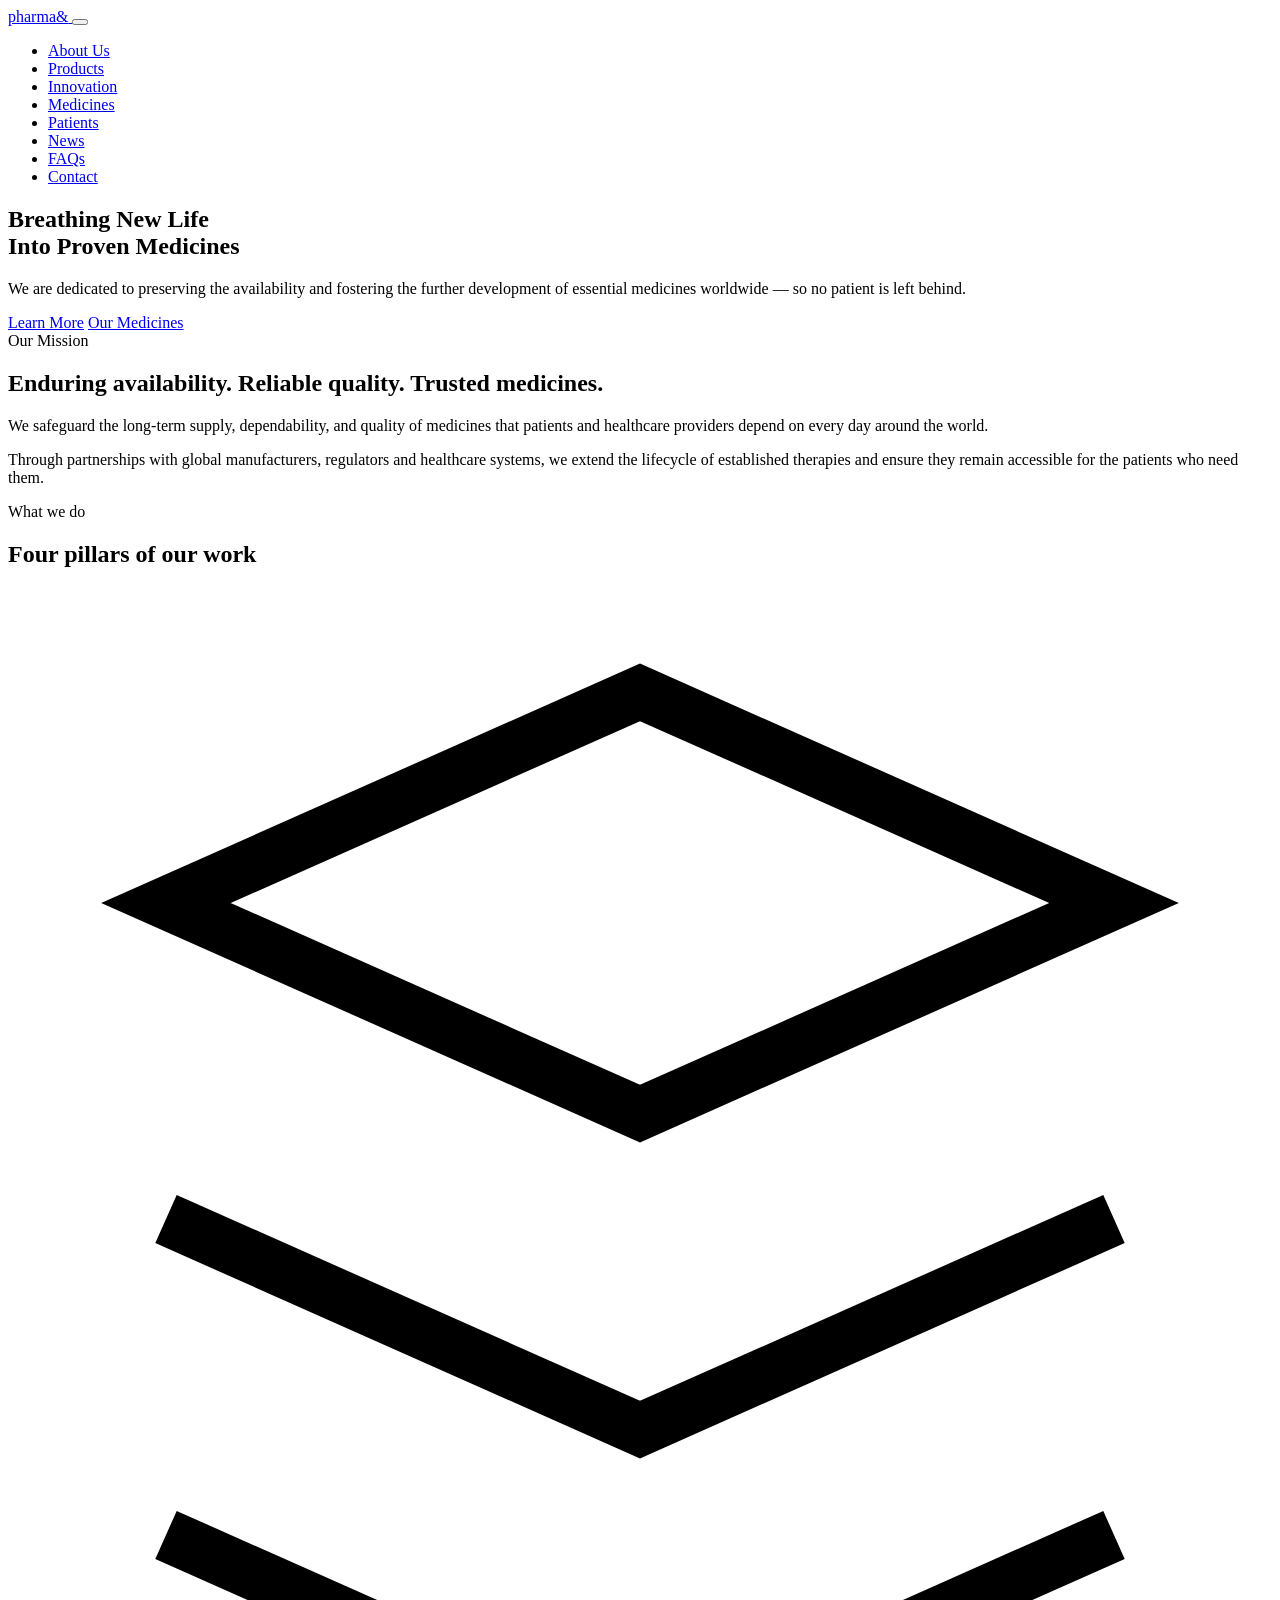
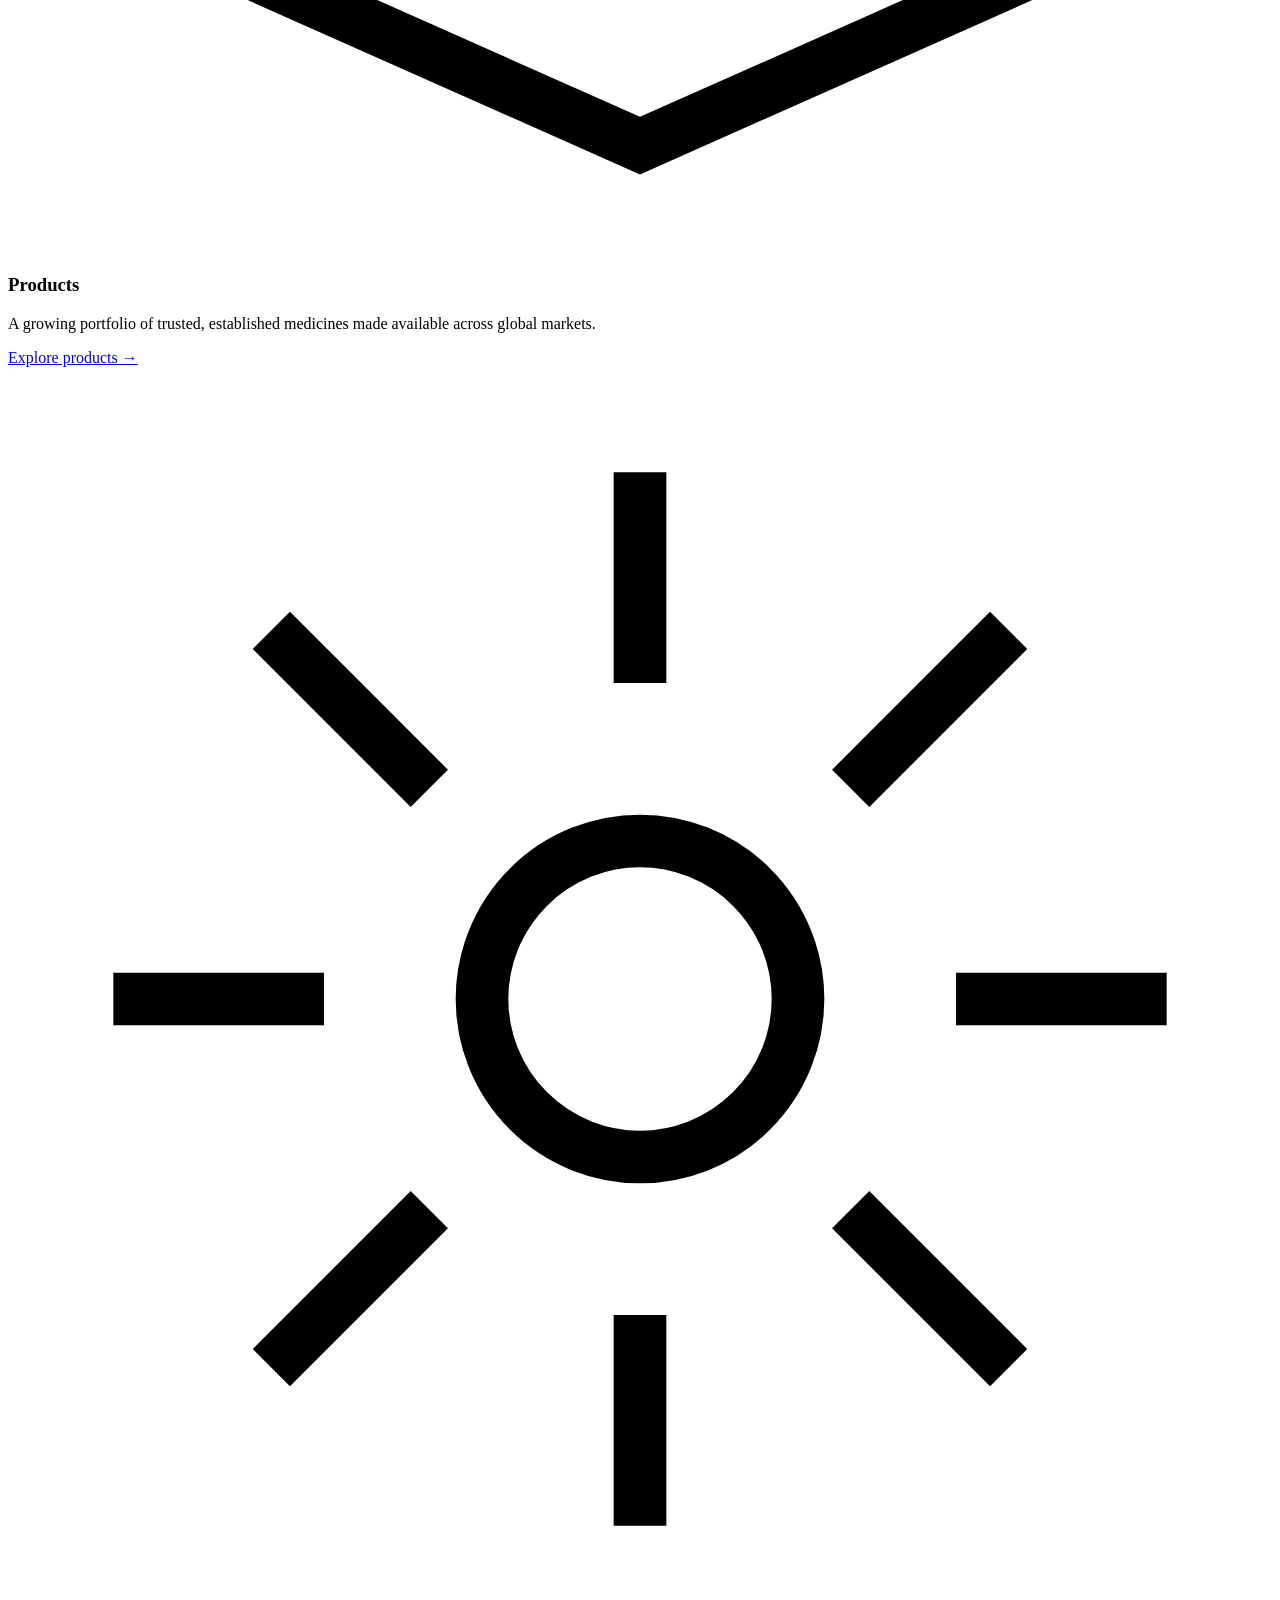
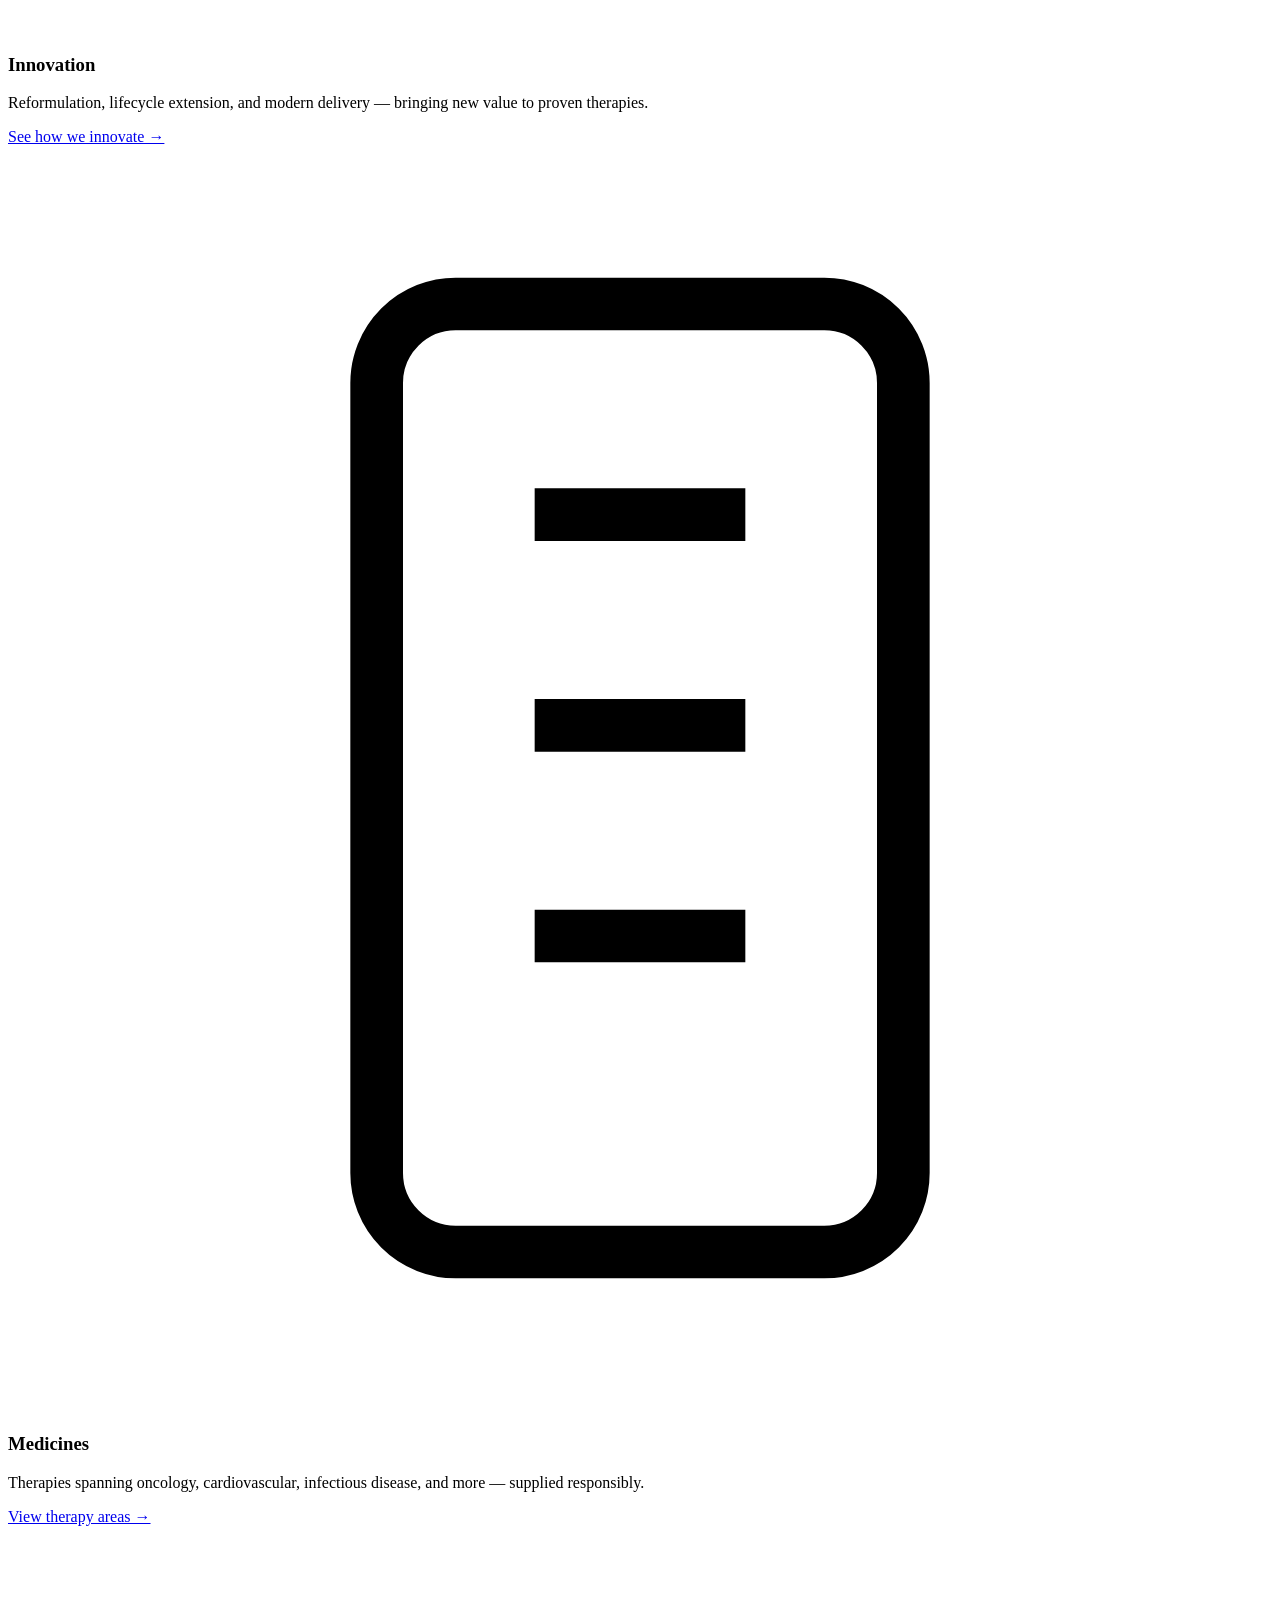
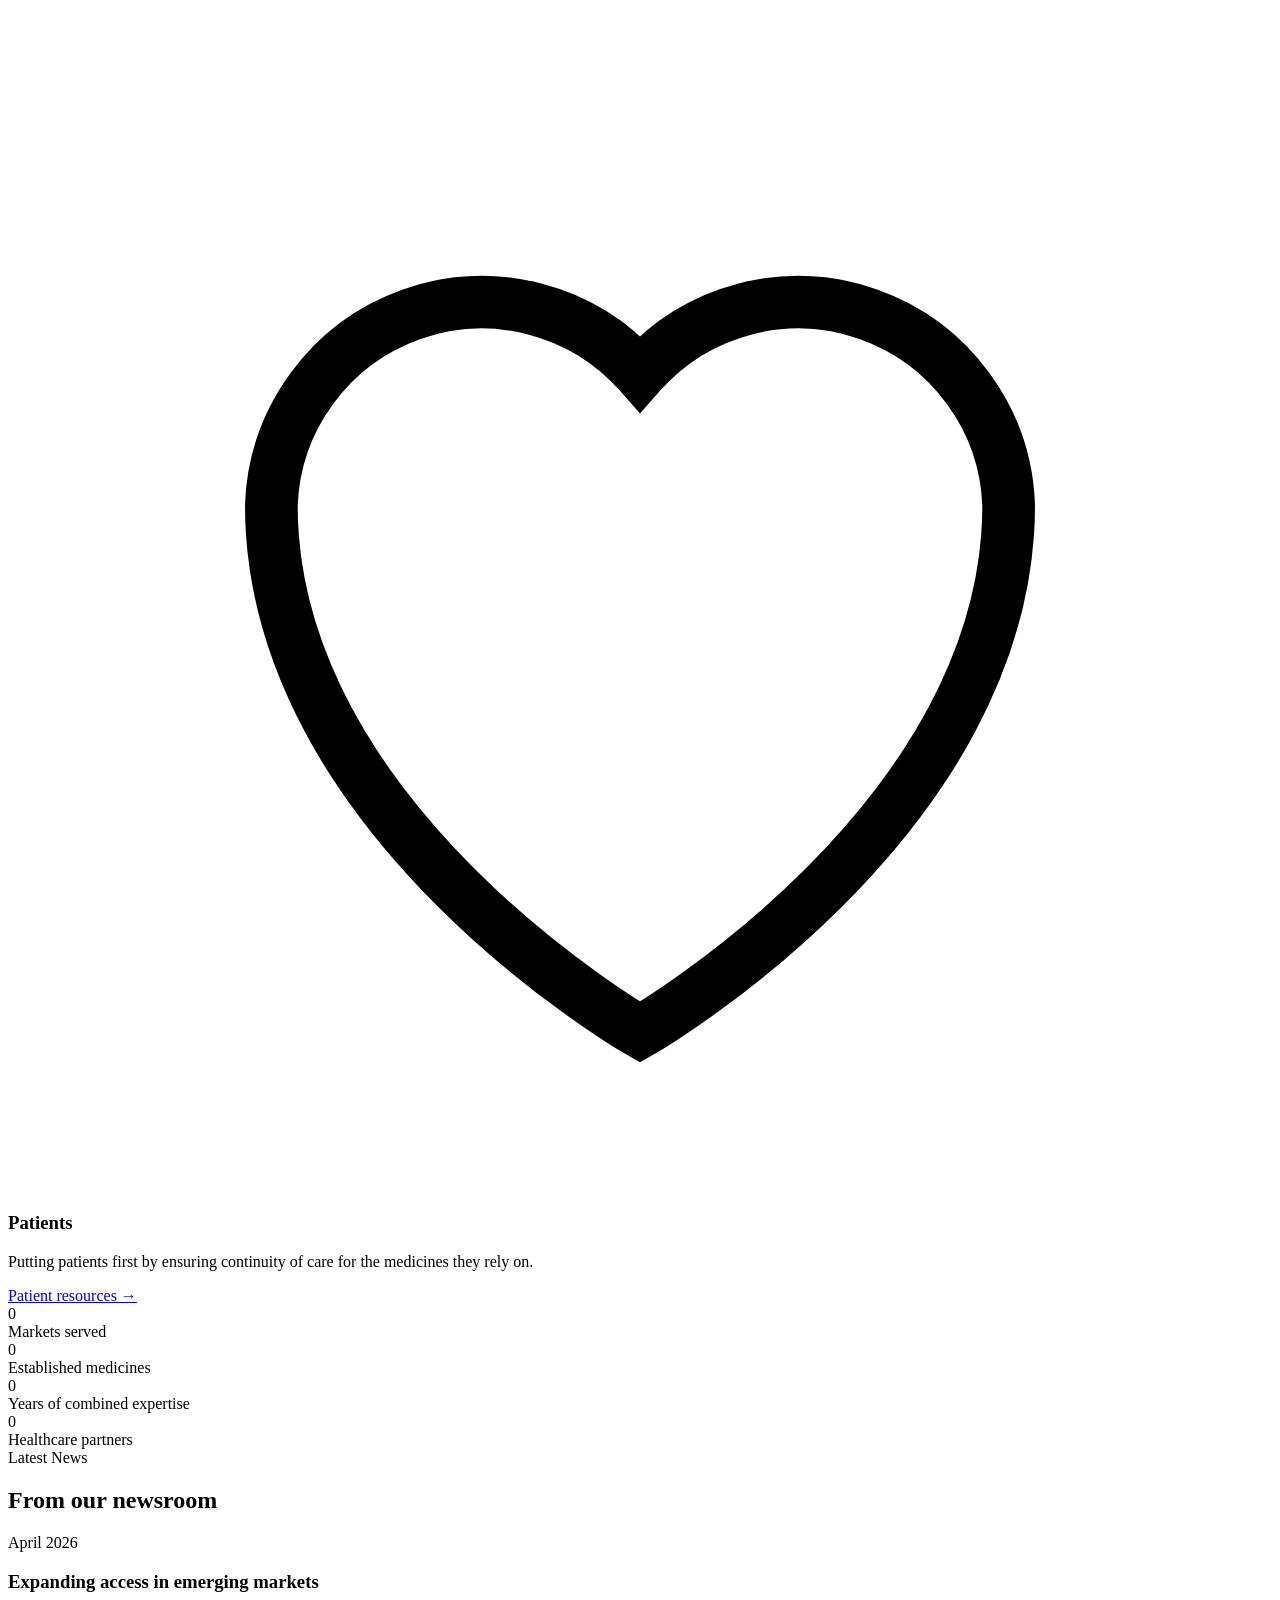
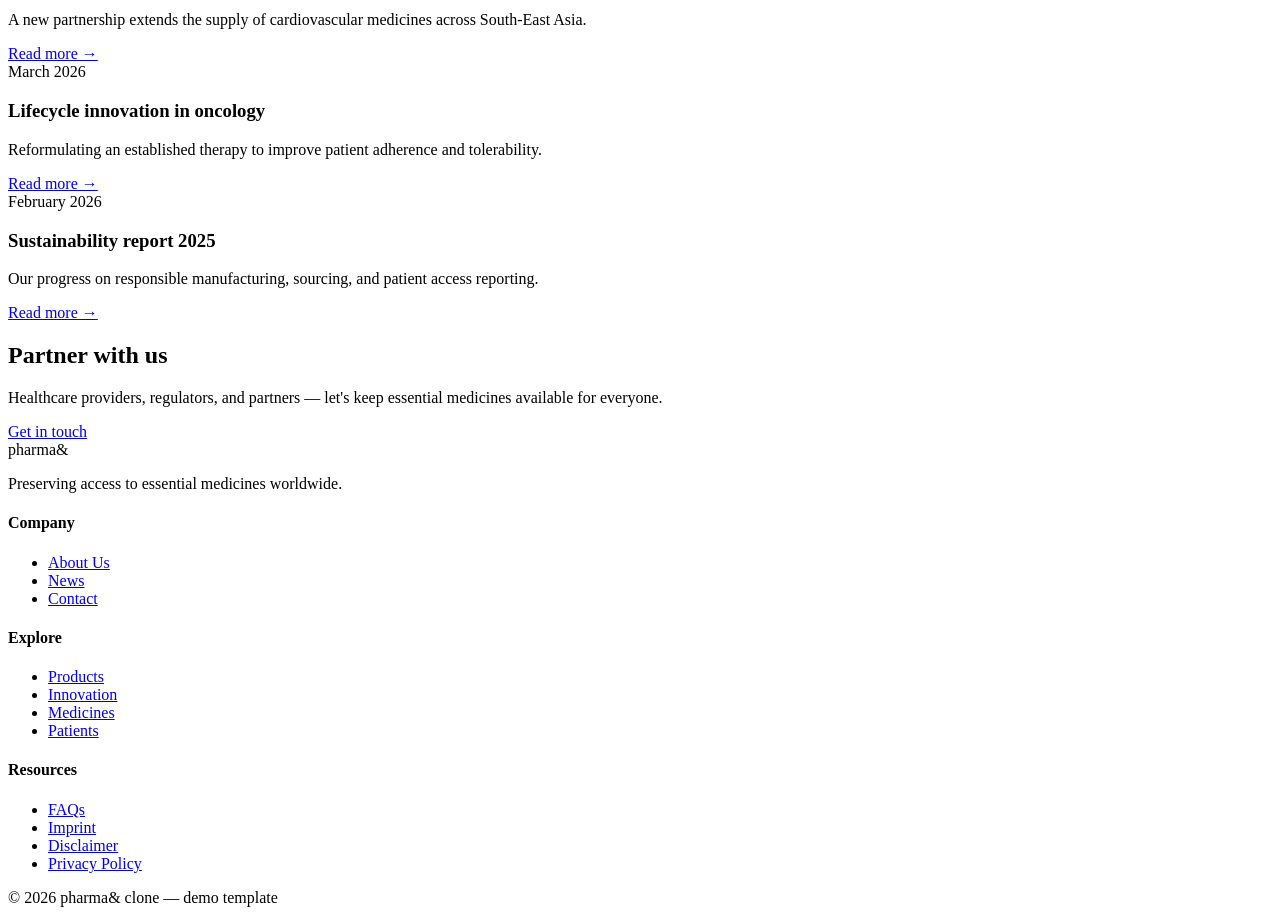
==== index.html @ f742f3b1 "Initial commit: Pharmaand website" ====
<!DOCTYPE html>
<html lang="en">
<head>
  <meta charset="UTF-8" />
  <meta name="viewport" content="width=device-width, initial-scale=1.0" />
  <title>pharma& — Breathing New Life Into Proven Medicines</title>
  <meta name="description" content="A pharmaceutical company dedicated to preserving the availability of essential medicines worldwide." />
  <link rel="stylesheet" href="css/styles.css" />
</head>
<body>
  <!-- ============ HEADER ============ -->
  <header class="site-header" id="siteHeader">
    <div class="container nav-wrap">
      <a href="index.html" class="logo">
        <span class="logo-text">pharma<span class="amp">&amp;</span></span>
      </a>

      <button class="nav-toggle" id="navToggle" aria-label="Toggle navigation">
        <span></span><span></span><span></span>
      </button>

      <nav class="primary-nav" id="primaryNav">
        <ul>
          <li><a href="about.html">About Us</a></li>
          <li><a href="products.html">Products</a></li>
          <li><a href="innovation.html">Innovation</a></li>
          <li><a href="medicines.html">Medicines</a></li>
          <li><a href="patients.html">Patients</a></li>
          <li><a href="news.html">News</a></li>
          <li><a href="faqs.html">FAQs</a></li>
          <li><a href="contact.html" class="nav-cta">Contact</a></li>
        </ul>
      </nav>
    </div>
  </header>

  <!-- ============ HERO ============ -->
  <section class="hero">
    <div class="hero-overlay"></div>
    <div class="container hero-content">
      <h1 class="hero-title fade-up">Breathing New Life<br />Into Proven Medicines</h1>
      <p class="hero-sub fade-up delay-1">
        We are dedicated to preserving the availability and fostering the
        further development of essential medicines worldwide — so no patient
        is left behind.
      </p>
      <div class="hero-actions fade-up delay-2">
        <a href="about.html" class="btn btn-primary">Learn More</a>
        <a href="medicines.html" class="btn btn-ghost">Our Medicines</a>
      </div>
    </div>
    <div class="scroll-cue" aria-hidden="true">
      <span></span>
    </div>
  </section>

  <!-- ============ MISSION ============ -->
  <section class="section section-mission">
    <div class="container grid-2">
      <div class="reveal">
        <span class="eyebrow">Our Mission</span>
        <h2>Enduring availability. Reliable quality. Trusted medicines.</h2>
      </div>
      <div class="reveal delay-1">
        <p class="lede">
          We safeguard the long-term supply, dependability, and quality of
          medicines that patients and healthcare providers depend on every
          day around the world.
        </p>
        <p>
          Through partnerships with global manufacturers, regulators and
          healthcare systems, we extend the lifecycle of established therapies
          and ensure they remain accessible for the patients who need them.
        </p>
      </div>
    </div>
  </section>

  <!-- ============ FEATURE PILLARS ============ -->
  <section class="section section-pillars">
    <div class="container">
      <div class="section-head reveal">
        <span class="eyebrow">What we do</span>
        <h2>Four pillars of our work</h2>
      </div>
      <div class="pillars">
        <article class="pillar reveal">
          <div class="pillar-icon">
            <svg viewBox="0 0 48 48" fill="none" stroke="currentColor" stroke-width="2"><path d="M24 4l18 8-18 8L6 12l18-8z"/><path d="M6 24l18 8 18-8"/><path d="M6 36l18 8 18-8"/></svg>
          </div>
          <h3>Products</h3>
          <p>A growing portfolio of trusted, established medicines made available across global markets.</p>
          <a href="products.html" class="link-arrow">Explore products →</a>
        </article>

        <article class="pillar reveal delay-1">
          <div class="pillar-icon">
            <svg viewBox="0 0 48 48" fill="none" stroke="currentColor" stroke-width="2"><circle cx="24" cy="24" r="6"/><path d="M24 4v8M24 36v8M4 24h8M36 24h8M10 10l6 6M32 32l6 6M10 38l6-6M32 16l6-6"/></svg>
          </div>
          <h3>Innovation</h3>
          <p>Reformulation, lifecycle extension, and modern delivery — bringing new value to proven therapies.</p>
          <a href="innovation.html" class="link-arrow">See how we innovate →</a>
        </article>

        <article class="pillar reveal delay-2">
          <div class="pillar-icon">
            <svg viewBox="0 0 48 48" fill="none" stroke="currentColor" stroke-width="2"><rect x="14" y="6" width="20" height="36" rx="3"/><path d="M20 14h8M20 22h8M20 30h8"/></svg>
          </div>
          <h3>Medicines</h3>
          <p>Therapies spanning oncology, cardiovascular, infectious disease, and more — supplied responsibly.</p>
          <a href="medicines.html" class="link-arrow">View therapy areas →</a>
        </article>

        <article class="pillar reveal delay-3">
          <div class="pillar-icon">
            <svg viewBox="0 0 48 48" fill="none" stroke="currentColor" stroke-width="2"><path d="M24 42s-14-8-14-20a8 8 0 0114-5 8 8 0 0114 5c0 12-14 20-14 20z"/></svg>
          </div>
          <h3>Patients</h3>
          <p>Putting patients first by ensuring continuity of care for the medicines they rely on.</p>
          <a href="patients.html" class="link-arrow">Patient resources →</a>
        </article>
      </div>
    </div>
  </section>

  <!-- ============ STATS ============ -->
  <section class="section section-stats">
    <div class="container">
      <div class="stats">
        <div class="stat reveal">
          <div class="stat-num" data-count="60">0</div>
          <div class="stat-label">Markets served</div>
        </div>
        <div class="stat reveal delay-1">
          <div class="stat-num" data-count="120">0</div>
          <div class="stat-label">Established medicines</div>
        </div>
        <div class="stat reveal delay-2">
          <div class="stat-num" data-count="25">0</div>
          <div class="stat-label">Years of combined expertise</div>
        </div>
        <div class="stat reveal delay-3">
          <div class="stat-num" data-count="500">0</div>
          <div class="stat-label">Healthcare partners</div>
        </div>
      </div>
    </div>
  </section>

  <!-- ============ NEWS PREVIEW ============ -->
  <section class="section section-news">
    <div class="container">
      <div class="section-head reveal">
        <span class="eyebrow">Latest News</span>
        <h2>From our newsroom</h2>
      </div>
      <div class="news-grid">
        <article class="news-card reveal">
          <div class="news-img" style="background:linear-gradient(135deg,#5b2789,#9b6ad6);"></div>
          <div class="news-body">
            <span class="news-date">April 2026</span>
            <h3>Expanding access in emerging markets</h3>
            <p>A new partnership extends the supply of cardiovascular medicines across South-East Asia.</p>
            <a href="news.html" class="link-arrow">Read more →</a>
          </div>
        </article>
        <article class="news-card reveal delay-1">
          <div class="news-img" style="background:linear-gradient(135deg,#7a3aa5,#c39be0);"></div>
          <div class="news-body">
            <span class="news-date">March 2026</span>
            <h3>Lifecycle innovation in oncology</h3>
            <p>Reformulating an established therapy to improve patient adherence and tolerability.</p>
            <a href="news.html" class="link-arrow">Read more →</a>
          </div>
        </article>
        <article class="news-card reveal delay-2">
          <div class="news-img" style="background:linear-gradient(135deg,#3f1561,#7a3aa5);"></div>
          <div class="news-body">
            <span class="news-date">February 2026</span>
            <h3>Sustainability report 2025</h3>
            <p>Our progress on responsible manufacturing, sourcing, and patient access reporting.</p>
            <a href="news.html" class="link-arrow">Read more →</a>
          </div>
        </article>
      </div>
    </div>
  </section>

  <!-- ============ CTA ============ -->
  <section class="section section-cta">
    <div class="container">
      <div class="cta-card reveal">
        <h2>Partner with us</h2>
        <p>Healthcare providers, regulators, and partners — let's keep essential medicines available for everyone.</p>
        <a href="contact.html" class="btn btn-light">Get in touch</a>
      </div>
    </div>
  </section>

  <!-- ============ FOOTER ============ -->
  <footer class="site-footer">
    <div class="container footer-grid">
      <div class="footer-col">
        <span class="logo-text">pharma<span class="amp">&amp;</span></span>
        <p>Preserving access to essential medicines worldwide.</p>
      </div>
      <div class="footer-col">
        <h4>Company</h4>
        <ul>
          <li><a href="about.html">About Us</a></li>
          <li><a href="news.html">News</a></li>
          <li><a href="contact.html">Contact</a></li>
        </ul>
      </div>
      <div class="footer-col">
        <h4>Explore</h4>
        <ul>
          <li><a href="products.html">Products</a></li>
          <li><a href="innovation.html">Innovation</a></li>
          <li><a href="medicines.html">Medicines</a></li>
          <li><a href="patients.html">Patients</a></li>
        </ul>
      </div>
      <div class="footer-col">
        <h4>Resources</h4>
        <ul>
          <li><a href="faqs.html">FAQs</a></li>
          <li><a href="#">Imprint</a></li>
          <li><a href="#">Disclaimer</a></li>
          <li><a href="#">Privacy Policy</a></li>
        </ul>
      </div>
    </div>
    <div class="footer-bottom">
      <div class="container">
        <p>© 2026 pharma& clone — demo template</p>
      </div>
    </div>
  </footer>

  <script src="js/main.js"></script>
</body>
</html>
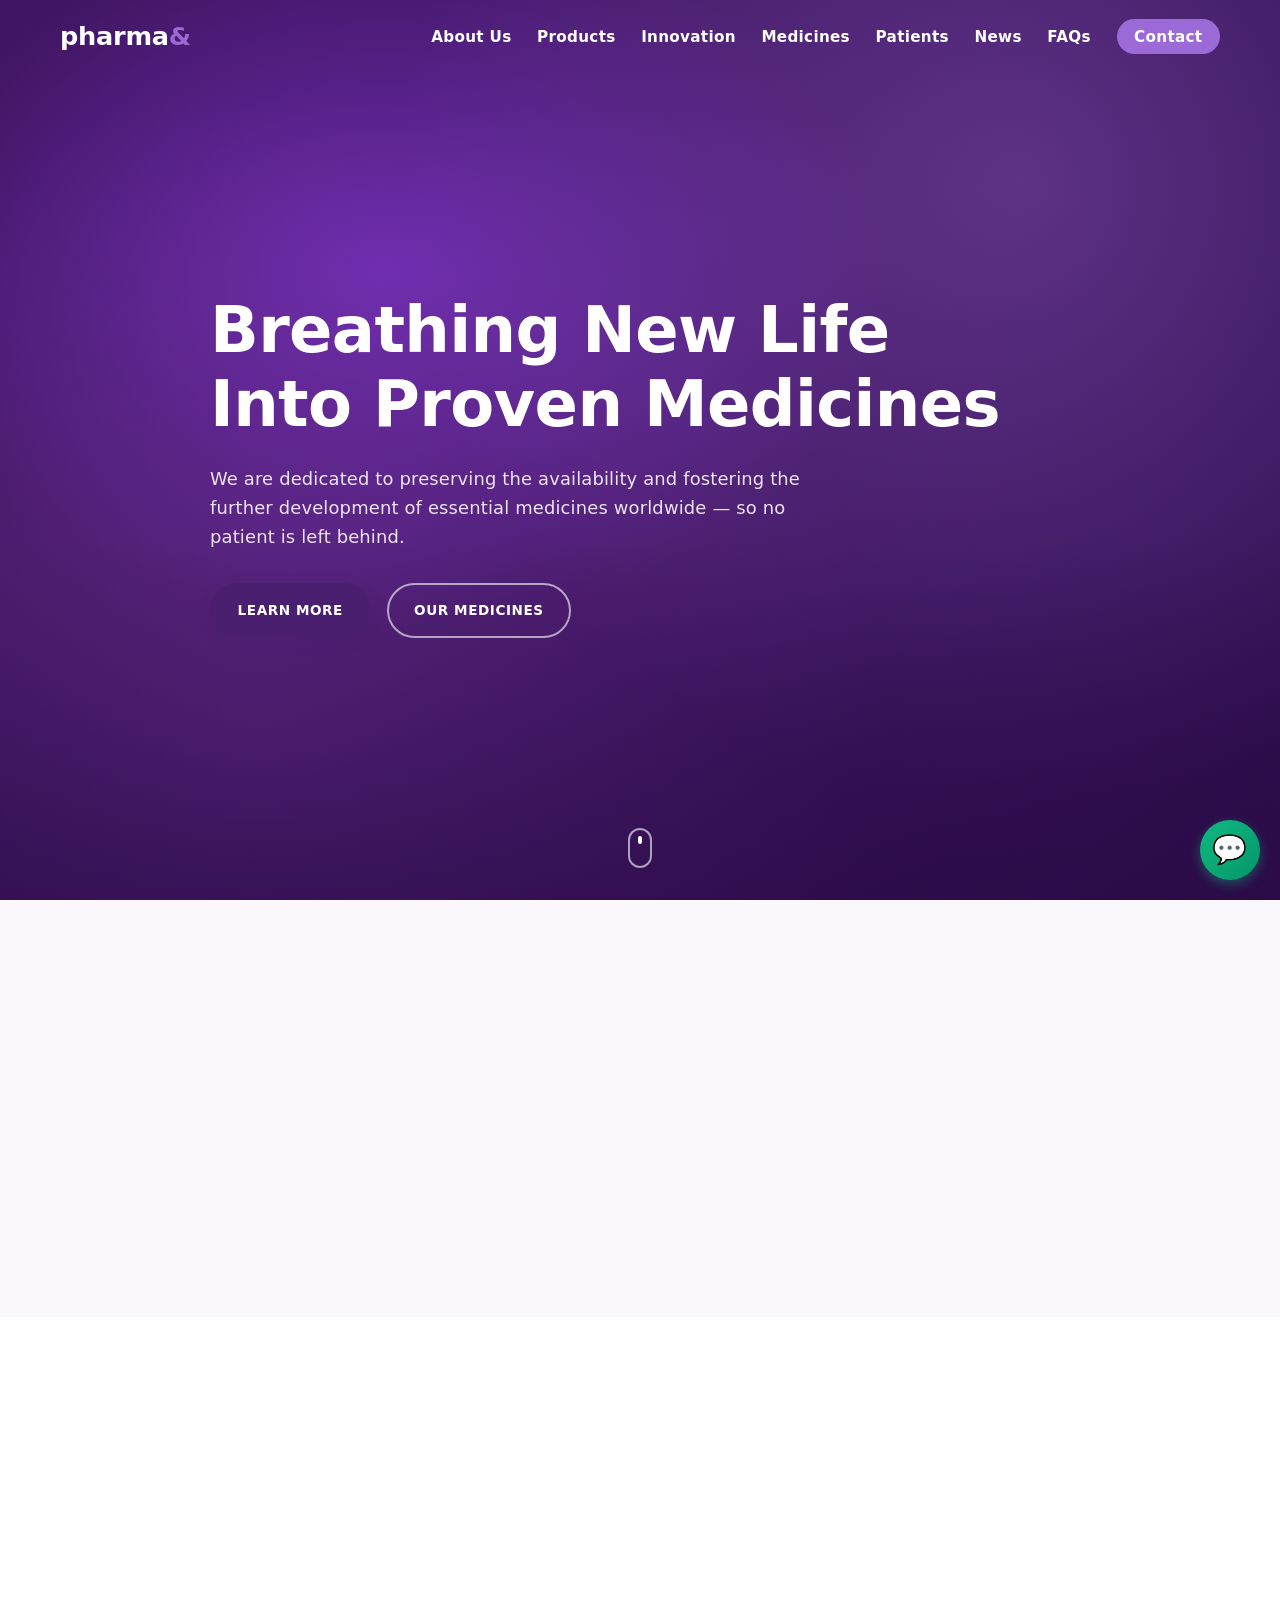
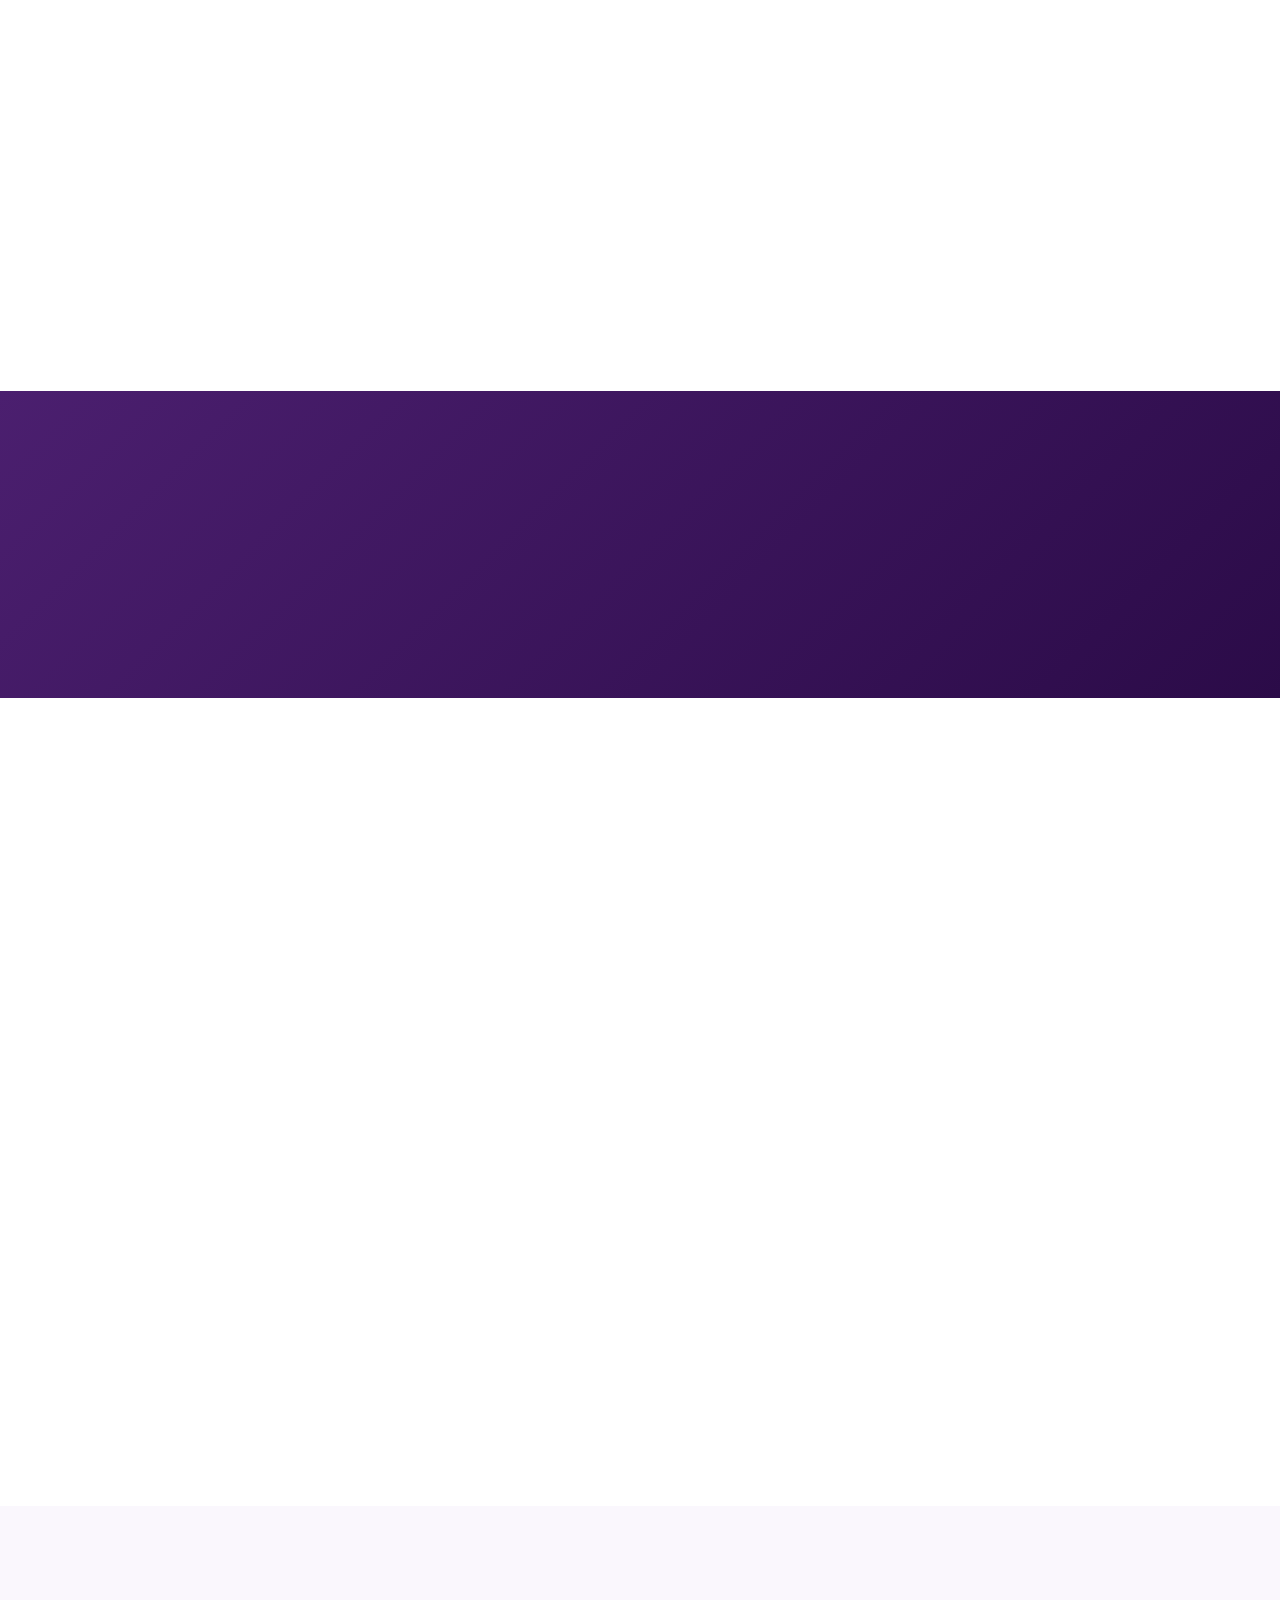
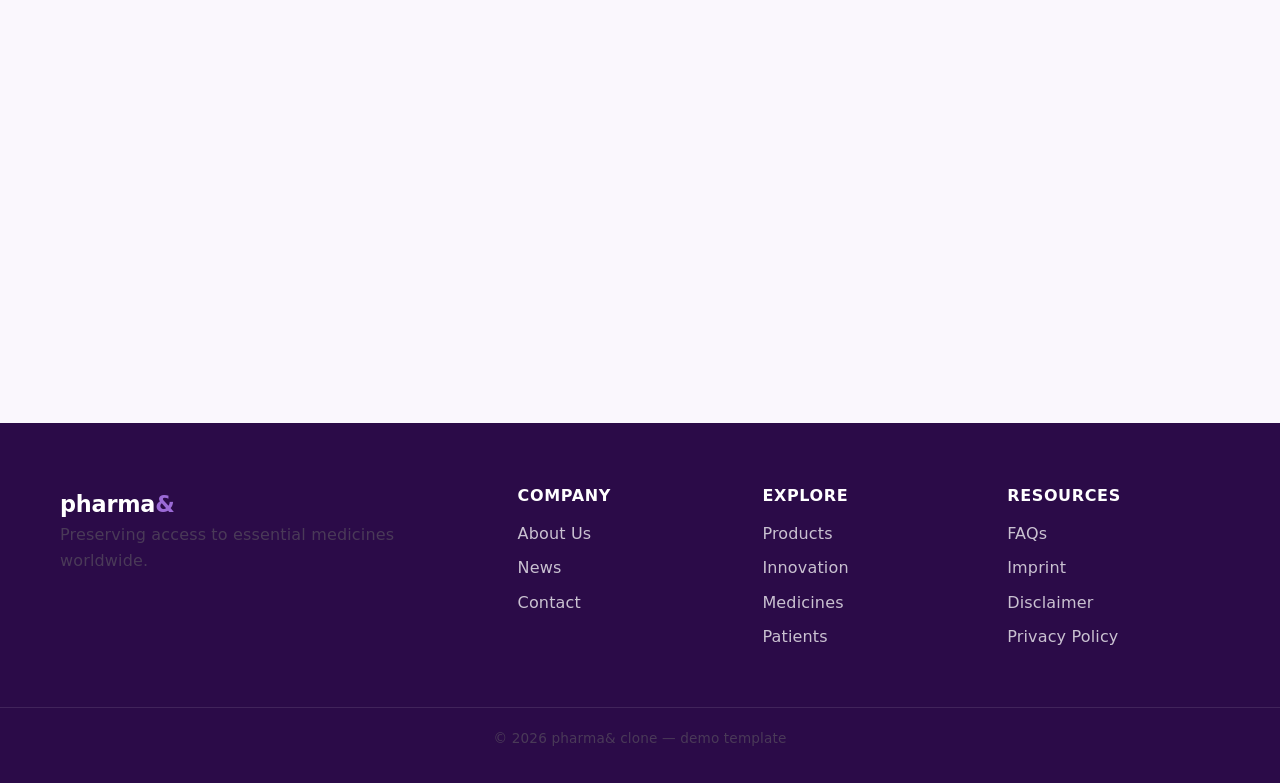
==== commit f4195f8e: "Fix CSS path and footer branding across all pages" ====
--- a/index.html
+++ b/index.html
@@ -5,7 +5,7 @@
   <meta name="viewport" content="width=device-width, initial-scale=1.0" />
   <title>pharma& — Breathing New Life Into Proven Medicines</title>
   <meta name="description" content="A pharmaceutical company dedicated to preserving the availability of essential medicines worldwide." />
-  <link rel="stylesheet" href="css/styles.css" />
+  <link rel="stylesheet" href="styles.css" />
 </head>
 <body>
   <!-- ============ HEADER ============ -->
@@ -239,5 +239,6 @@
   </footer>
 
   <script src="js/main.js"></script>
+<script src="js/chatbot.js"></script>
 </body>
 </html>
--- a/styles.css
+++ b/styles.css
@@ -0,0 +1,453 @@
+/* ============================================================
+   pharma& clone — compiled stylesheet
+   Source: scss/styles.scss
+   ============================================================ */
+
+:root {
+  --purple-900: #2b0b48;
+  --purple-800: #3f1561;
+  --purple-700: #4b1f6f;
+  --purple-600: #5b2789;
+  --purple-500: #7a3aa5;
+  --purple-400: #9b6ad6;
+  --purple-200: #d8c5ee;
+  --purple-50:  #f6f0fb;
+  --ink:        #1c1024;
+  --ink-soft:   #4a3a58;
+  --muted:      #7a6a85;
+  --line:       #e7dff0;
+  --bg:         #ffffff;
+  --bg-soft:    #faf7fd;
+  --radius:     14px;
+  --radius-lg:  22px;
+  --shadow-sm:  0 4px 16px rgba(75,31,111,.08);
+  --shadow-md:  0 12px 36px rgba(75,31,111,.14);
+  --shadow-lg:  0 24px 60px rgba(75,31,111,.22);
+  --font-display: "Century Gothic", "CenturyGothic", "AppleGothic", "URW Gothic", "Jost", "Futura", "Trebuchet MS", system-ui, sans-serif;
+  --font-body:    "Century Gothic", "CenturyGothic", "AppleGothic", "URW Gothic", "Jost", "Futura", "Trebuchet MS", system-ui, sans-serif;
+}
+
+*, *::before, *::after { box-sizing: border-box; }
+html { scroll-behavior: smooth; }
+body {
+  margin: 0;
+  font-family: var(--font-body);
+  color: var(--ink);
+  background: var(--bg);
+  line-height: 1.6;
+  -webkit-font-smoothing: antialiased;
+  letter-spacing: .01em;
+}
+img { max-width: 100%; display: block; }
+a { color: var(--purple-600); text-decoration: none; transition: color .2s ease; }
+a:hover { color: var(--purple-800); }
+
+h1, h2, h3, h4 {
+  font-family: var(--font-display);
+  color: var(--purple-800);
+  margin: 0 0 .6em;
+  line-height: 1.15;
+  letter-spacing: -.01em;
+}
+h1 { font-size: clamp(2.2rem, 5vw, 4.2rem); font-weight: 700; }
+h2 { font-size: clamp(1.7rem, 3vw, 2.6rem); font-weight: 700; }
+h3 { font-size: 1.25rem; font-weight: 700; }
+h4 { font-size: 1rem; font-weight: 700; letter-spacing: .04em; text-transform: uppercase; }
+p  { margin: 0 0 1em; color: var(--ink-soft); }
+
+.container { width: 100%; max-width: 1200px; margin: 0 auto; padding: 0 1.25rem; }
+
+.eyebrow {
+  display: inline-block;
+  text-transform: uppercase;
+  letter-spacing: .22em;
+  font-size: .78rem;
+  font-weight: 700;
+  color: var(--purple-500);
+  margin-bottom: .8rem;
+}
+.lede { font-size: 1.15rem; color: var(--ink); }
+
+/* Buttons */
+.btn {
+  display: inline-block;
+  padding: .9rem 1.6rem;
+  border-radius: 999px;
+  font-weight: 700;
+  font-family: var(--font-display);
+  letter-spacing: .04em;
+  text-transform: uppercase;
+  font-size: .85rem;
+  transition: transform .2s ease, box-shadow .2s ease, background .2s ease, color .2s ease;
+  border: 2px solid transparent;
+  cursor: pointer;
+}
+.btn:hover { transform: translateY(-2px); }
+.btn-primary { background: var(--purple-700); color: #fff; box-shadow: var(--shadow-sm); }
+.btn-primary:hover { background: var(--purple-800); color: #fff; box-shadow: var(--shadow-md); }
+.btn-ghost { background: transparent; color: #fff; border-color: rgba(255,255,255,.6); }
+.btn-ghost:hover { background: #fff; color: var(--purple-800); }
+.btn-light { background: #fff; color: var(--purple-700); }
+.btn-light:hover { background: var(--purple-50); color: var(--purple-800); }
+
+/* Header */
+.site-header {
+  position: fixed; top: 0; left: 0; right: 0;
+  z-index: 50;
+  padding: 1rem 0;
+  transition: background .3s ease, box-shadow .3s ease, padding .3s ease;
+  background: transparent;
+}
+.site-header.scrolled {
+  background: rgba(255,255,255,.96);
+  backdrop-filter: blur(12px);
+  box-shadow: var(--shadow-sm);
+  padding: .5rem 0;
+}
+.site-header.scrolled .logo-text,
+.site-header.scrolled .primary-nav a { color: var(--purple-800); }
+.site-header.scrolled .nav-toggle span { background: var(--purple-800); }
+
+.nav-wrap { display: flex; align-items: center; justify-content: space-between; gap: 1rem; }
+
+.logo-text {
+  font-family: var(--font-display);
+  font-weight: 700;
+  font-size: 1.6rem;
+  color: #fff;
+  letter-spacing: -.01em;
+  transition: color .3s ease;
+}
+.logo-text .amp { color: var(--purple-400); }
+
+.primary-nav ul { display: flex; gap: 1.6rem; list-style: none; margin: 0; padding: 0; }
+.primary-nav a {
+  color: #fff; font-weight: 600; font-size: .95rem;
+  letter-spacing: .02em; transition: color .2s ease; position: relative;
+}
+.primary-nav a::after {
+  content: ""; position: absolute; left: 0; bottom: -6px;
+  width: 0; height: 2px; background: var(--purple-400);
+  transition: width .25s ease;
+}
+.primary-nav a:hover::after { width: 100%; }
+.primary-nav .nav-cta {
+  background: var(--purple-400); color: #fff !important;
+  padding: .55rem 1.1rem; border-radius: 999px;
+}
+.primary-nav .nav-cta::after { display: none; }
+.primary-nav .nav-cta:hover { background: var(--purple-500); }
+
+.nav-toggle {
+  display: none;
+  width: 40px; height: 40px;
+  background: transparent; border: 0; cursor: pointer;
+  flex-direction: column; gap: 5px; align-items: center; justify-content: center;
+}
+.nav-toggle span { display: block; width: 26px; height: 2px; background: #fff; transition: all .3s ease; }
+.nav-toggle.open span:nth-child(1) { transform: translateY(7px) rotate(45deg); }
+.nav-toggle.open span:nth-child(2) { opacity: 0; }
+.nav-toggle.open span:nth-child(3) { transform: translateY(-7px) rotate(-45deg); }
+
+@media (max-width: 1024px) {
+  .nav-toggle { display: flex; }
+  .primary-nav {
+    position: fixed; top: 0; right: -100%;
+    height: 100vh; width: min(85vw, 360px);
+    background: var(--purple-800);
+    padding: 6rem 2rem 2rem;
+    transition: right .35s ease;
+    box-shadow: var(--shadow-lg);
+  }
+  .primary-nav.open { right: 0; }
+  .primary-nav ul { flex-direction: column; gap: 1.2rem; }
+  .primary-nav a { color: #fff; font-size: 1.1rem; }
+}
+
+/* Hero */
+.hero {
+  position: relative;
+  min-height: 100vh;
+  display: flex; align-items: center;
+  background: radial-gradient(ellipse at 30% 30%, #6f2db0 0%, var(--purple-800) 40%, var(--purple-900) 100%);
+  color: #fff;
+  overflow: hidden;
+  isolation: isolate;
+}
+.hero::before {
+  content: ""; position: absolute; inset: 0; z-index: -1;
+  background:
+    radial-gradient(circle at 80% 20%, rgba(155,106,214,.35), transparent 50%),
+    radial-gradient(circle at 20% 80%, rgba(122,58,165,.45), transparent 50%);
+  animation: drift 20s ease-in-out infinite alternate;
+}
+.hero-overlay {
+  position: absolute; inset: 0;
+  background: linear-gradient(180deg, rgba(0,0,0,0) 60%, rgba(43,11,72,.6) 100%);
+  pointer-events: none;
+}
+.hero-content { position: relative; padding: 8rem 1.25rem 6rem; max-width: 900px; }
+.hero-title { color: #fff; font-weight: 700; margin-bottom: 1.5rem; }
+.hero-sub {
+  font-size: clamp(1rem, 1.4vw, 1.2rem);
+  color: rgba(255,255,255,.88);
+  margin-bottom: 2rem; max-width: 640px;
+}
+.hero-actions { display: flex; gap: 1rem; flex-wrap: wrap; }
+
+.scroll-cue {
+  position: absolute; bottom: 2rem; left: 50%; transform: translateX(-50%);
+  width: 24px; height: 40px;
+  border: 2px solid rgba(255,255,255,.6);
+  border-radius: 14px;
+}
+.scroll-cue span {
+  display: block; width: 4px; height: 8px;
+  background: #fff; border-radius: 2px; margin: 6px auto;
+  animation: scrollCue 1.6s ease-in-out infinite;
+}
+@keyframes scrollCue {
+  0%   { transform: translateY(0); opacity: 1; }
+  100% { transform: translateY(14px); opacity: 0; }
+}
+@keyframes drift {
+  0%   { transform: translate(0,0); }
+  100% { transform: translate(-30px, 20px); }
+}
+
+/* Sections */
+.section { padding: 6rem 0; }
+.section-head { text-align: center; max-width: 720px; margin: 0 auto 3rem; }
+.grid-2 { display: grid; grid-template-columns: 1fr 1fr; gap: 3rem; align-items: start; }
+@media (max-width: 768px) { .grid-2 { grid-template-columns: 1fr; gap: 1.5rem; } }
+.section-mission { background: var(--bg-soft); }
+
+/* Pillars */
+.pillars { display: grid; grid-template-columns: repeat(4, 1fr); gap: 1.5rem; }
+@media (max-width: 1024px) { .pillars { grid-template-columns: repeat(2, 1fr); } }
+@media (max-width: 540px)  { .pillars { grid-template-columns: 1fr; } }
+.pillar {
+  background: #fff;
+  border: 1px solid var(--line);
+  border-radius: var(--radius-lg);
+  padding: 2rem 1.5rem;
+  transition: transform .3s ease, box-shadow .3s ease, border-color .3s ease;
+}
+.pillar:hover { transform: translateY(-6px); box-shadow: var(--shadow-md); border-color: var(--purple-200); }
+.pillar-icon {
+  width: 56px; height: 56px;
+  display: grid; place-items: center;
+  background: var(--purple-50);
+  border-radius: 14px;
+  color: var(--purple-700);
+  margin-bottom: 1.25rem;
+}
+.pillar-icon svg { width: 30px; height: 30px; }
+.link-arrow {
+  display: inline-block;
+  font-weight: 700; font-size: .9rem;
+  letter-spacing: .04em; text-transform: uppercase;
+  color: var(--purple-700);
+  margin-top: .5rem;
+  transition: transform .2s ease;
+}
+.link-arrow:hover { transform: translateX(4px); color: var(--purple-800); }
+
+/* Stats */
+.section-stats { background: linear-gradient(135deg, var(--purple-700), var(--purple-900)); color: #fff; }
+.stats { display: grid; grid-template-columns: repeat(4, 1fr); gap: 2rem; text-align: center; }
+@media (max-width: 1024px) { .stats { grid-template-columns: repeat(2, 1fr); } }
+@media (max-width: 480px)  { .stats { grid-template-columns: 1fr; } }
+.stat-num {
+  font-family: var(--font-display);
+  font-size: clamp(2.5rem, 5vw, 4rem);
+  font-weight: 700; color: #fff;
+  line-height: 1; margin-bottom: .5rem;
+}
+.stat-num::after { content: "+"; color: var(--purple-400); }
+.stat-label {
+  text-transform: uppercase;
+  letter-spacing: .15em;
+  font-size: .85rem;
+  color: rgba(255,255,255,.85);
+}
+
+/* News */
+.news-grid { display: grid; grid-template-columns: repeat(3, 1fr); gap: 1.75rem; }
+@media (max-width: 1024px) { .news-grid { grid-template-columns: 1fr 1fr; } }
+@media (max-width: 640px)  { .news-grid { grid-template-columns: 1fr; } }
+.news-card {
+  background: #fff;
+  border: 1px solid var(--line);
+  border-radius: var(--radius-lg);
+  overflow: hidden;
+  transition: transform .3s ease, box-shadow .3s ease;
+}
+.news-card:hover { transform: translateY(-6px); box-shadow: var(--shadow-md); }
+.news-img { aspect-ratio: 16/10; }
+.news-body { padding: 1.5rem; }
+.news-date {
+  text-transform: uppercase;
+  letter-spacing: .15em;
+  font-size: .75rem;
+  color: var(--purple-500);
+  font-weight: 700;
+}
+
+/* CTA */
+.section-cta { background: var(--bg-soft); }
+.cta-card {
+  background: linear-gradient(135deg, var(--purple-600), var(--purple-800));
+  color: #fff;
+  padding: 4rem 2rem;
+  border-radius: var(--radius-lg);
+  text-align: center;
+  box-shadow: var(--shadow-md);
+}
+.cta-card h2 { color: #fff; }
+.cta-card p  { color: rgba(255,255,255,.9); max-width: 600px; margin: 0 auto 1.5rem; }
+
+/* Footer */
+.site-footer {
+  background: var(--purple-900);
+  color: rgba(255,255,255,.8);
+  padding: 4rem 0 0;
+}
+.site-footer h4 { color: #fff; margin-bottom: 1rem; }
+.site-footer a  { color: rgba(255,255,255,.75); }
+.site-footer a:hover { color: #fff; }
+.site-footer .logo-text { color: #fff; font-size: 1.4rem; }
+
+.footer-grid {
+  display: grid;
+  grid-template-columns: 2fr 1fr 1fr 1fr;
+  gap: 2rem;
+  padding-bottom: 3rem;
+}
+@media (max-width: 768px) { .footer-grid { grid-template-columns: 1fr 1fr; } }
+@media (max-width: 480px) { .footer-grid { grid-template-columns: 1fr; } }
+.footer-col ul { list-style: none; padding: 0; margin: 0; }
+.footer-col li { margin-bottom: .55rem; }
+.footer-bottom {
+  border-top: 1px solid rgba(255,255,255,.1);
+  padding: 1.25rem 0;
+  font-size: .85rem;
+  color: rgba(255,255,255,.6);
+  text-align: center;
+}
+
+/* Animations */
+.fade-up { opacity: 0; transform: translateY(20px); animation: fadeUp .9s ease forwards; }
+.delay-1 { animation-delay: .15s; }
+.delay-2 { animation-delay: .3s; }
+.delay-3 { animation-delay: .45s; }
+@keyframes fadeUp { to { opacity: 1; transform: translateY(0); } }
+
+.reveal {
+  opacity: 0;
+  transform: translateY(30px);
+  transition: opacity .8s ease, transform .8s ease;
+}
+.reveal.visible { opacity: 1; transform: translateY(0); }
+.reveal.delay-1 { transition-delay: .12s; }
+.reveal.delay-2 { transition-delay: .24s; }
+.reveal.delay-3 { transition-delay: .36s; }
+
+/* Page banner */
+.page-banner {
+  background: linear-gradient(135deg, var(--purple-700), var(--purple-900));
+  color: #fff;
+  padding: 9rem 0 5rem;
+  text-align: center;
+}
+.page-banner h1 { color: #fff; }
+.page-banner p  { color: rgba(255,255,255,.85); max-width: 720px; margin: 0 auto; }
+
+/* Prose */
+.prose { max-width: 820px; margin: 0 auto; }
+.prose h2 { margin-top: 2rem; }
+.prose ul li { margin-bottom: .4rem; color: var(--ink-soft); }
+
+/* Cards */
+.card-grid {
+  display: grid; gap: 1.5rem;
+  grid-template-columns: repeat(3, 1fr);
+}
+@media (max-width: 1024px) { .card-grid { grid-template-columns: repeat(2, 1fr); } }
+@media (max-width: 540px)  { .card-grid { grid-template-columns: 1fr; } }
+.card {
+  background: #fff;
+  border: 1px solid var(--line);
+  border-radius: var(--radius-lg);
+  padding: 1.75rem;
+  transition: transform .3s ease, box-shadow .3s ease, border-color .3s ease;
+}
+.card:hover { transform: translateY(-4px); box-shadow: var(--shadow-md); border-color: var(--purple-200); }
+.card h3 { color: var(--purple-800); }
+
+/* FAQ */
+.faq-list { max-width: 820px; margin: 0 auto; }
+.faq-item {
+  border-bottom: 1px solid var(--line);
+  padding: 1.25rem 0;
+}
+.faq-item summary {
+  cursor: pointer;
+  font-weight: 700;
+  color: var(--purple-800);
+  font-family: var(--font-display);
+  font-size: 1.05rem;
+  list-style: none;
+  position: relative;
+  padding-right: 2rem;
+}
+.faq-item summary::-webkit-details-marker { display: none; }
+.faq-item summary::after {
+  content: "+";
+  position: absolute; right: 0; top: 0;
+  color: var(--purple-500);
+  font-size: 1.6rem; line-height: 1;
+  transition: transform .2s ease;
+}
+.faq-item[open] summary::after { content: "−"; }
+.faq-item p { margin-top: .8rem; }
+
+/* Contact */
+.contact-grid {
+  display: grid;
+  grid-template-columns: 1fr 1fr;
+  gap: 3rem;
+}
+@media (max-width: 768px) { .contact-grid { grid-template-columns: 1fr; } }
+.form-group { margin-bottom: 1.25rem; }
+label {
+  display: block; font-weight: 700;
+  color: var(--purple-800);
+  margin-bottom: .4rem;
+  font-size: .9rem; letter-spacing: .03em;
+}
+input, textarea, select {
+  width: 100%;
+  padding: .85rem 1rem;
+  border: 1.5px solid var(--line);
+  border-radius: var(--radius);
+  font-family: var(--font-body);
+  font-size: 1rem;
+  background: #fff;
+  color: var(--ink);
+  transition: border-color .2s ease, box-shadow .2s ease;
+}
+input:focus, textarea:focus, select:focus {
+  outline: none;
+  border-color: var(--purple-500);
+  box-shadow: 0 0 0 4px rgba(122,58,165,.15);
+}
+textarea { min-height: 140px; resize: vertical; }
+
+.contact-info {
+  background: var(--purple-50);
+  border-radius: var(--radius-lg);
+  padding: 2rem;
+}
+.contact-info h3 { color: var(--purple-800); }
+.contact-info p strong { color: var(--purple-800); }
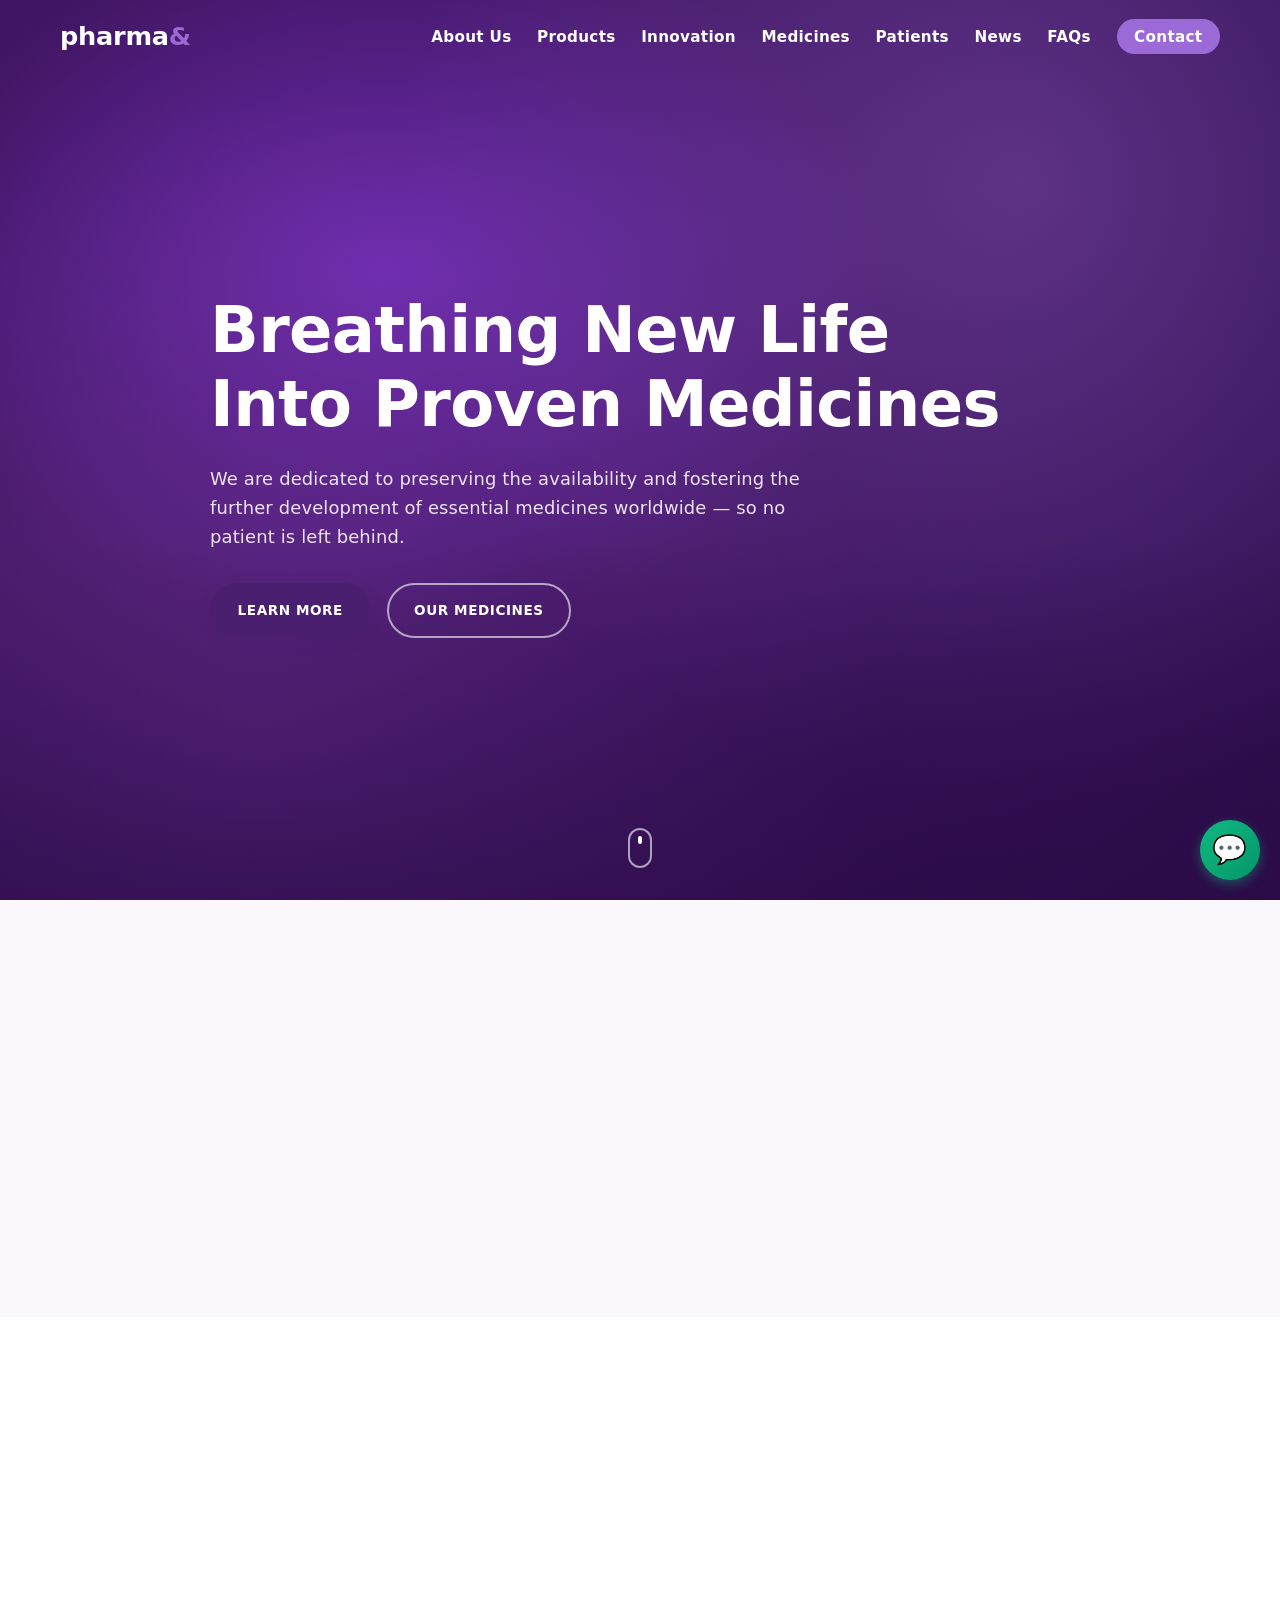
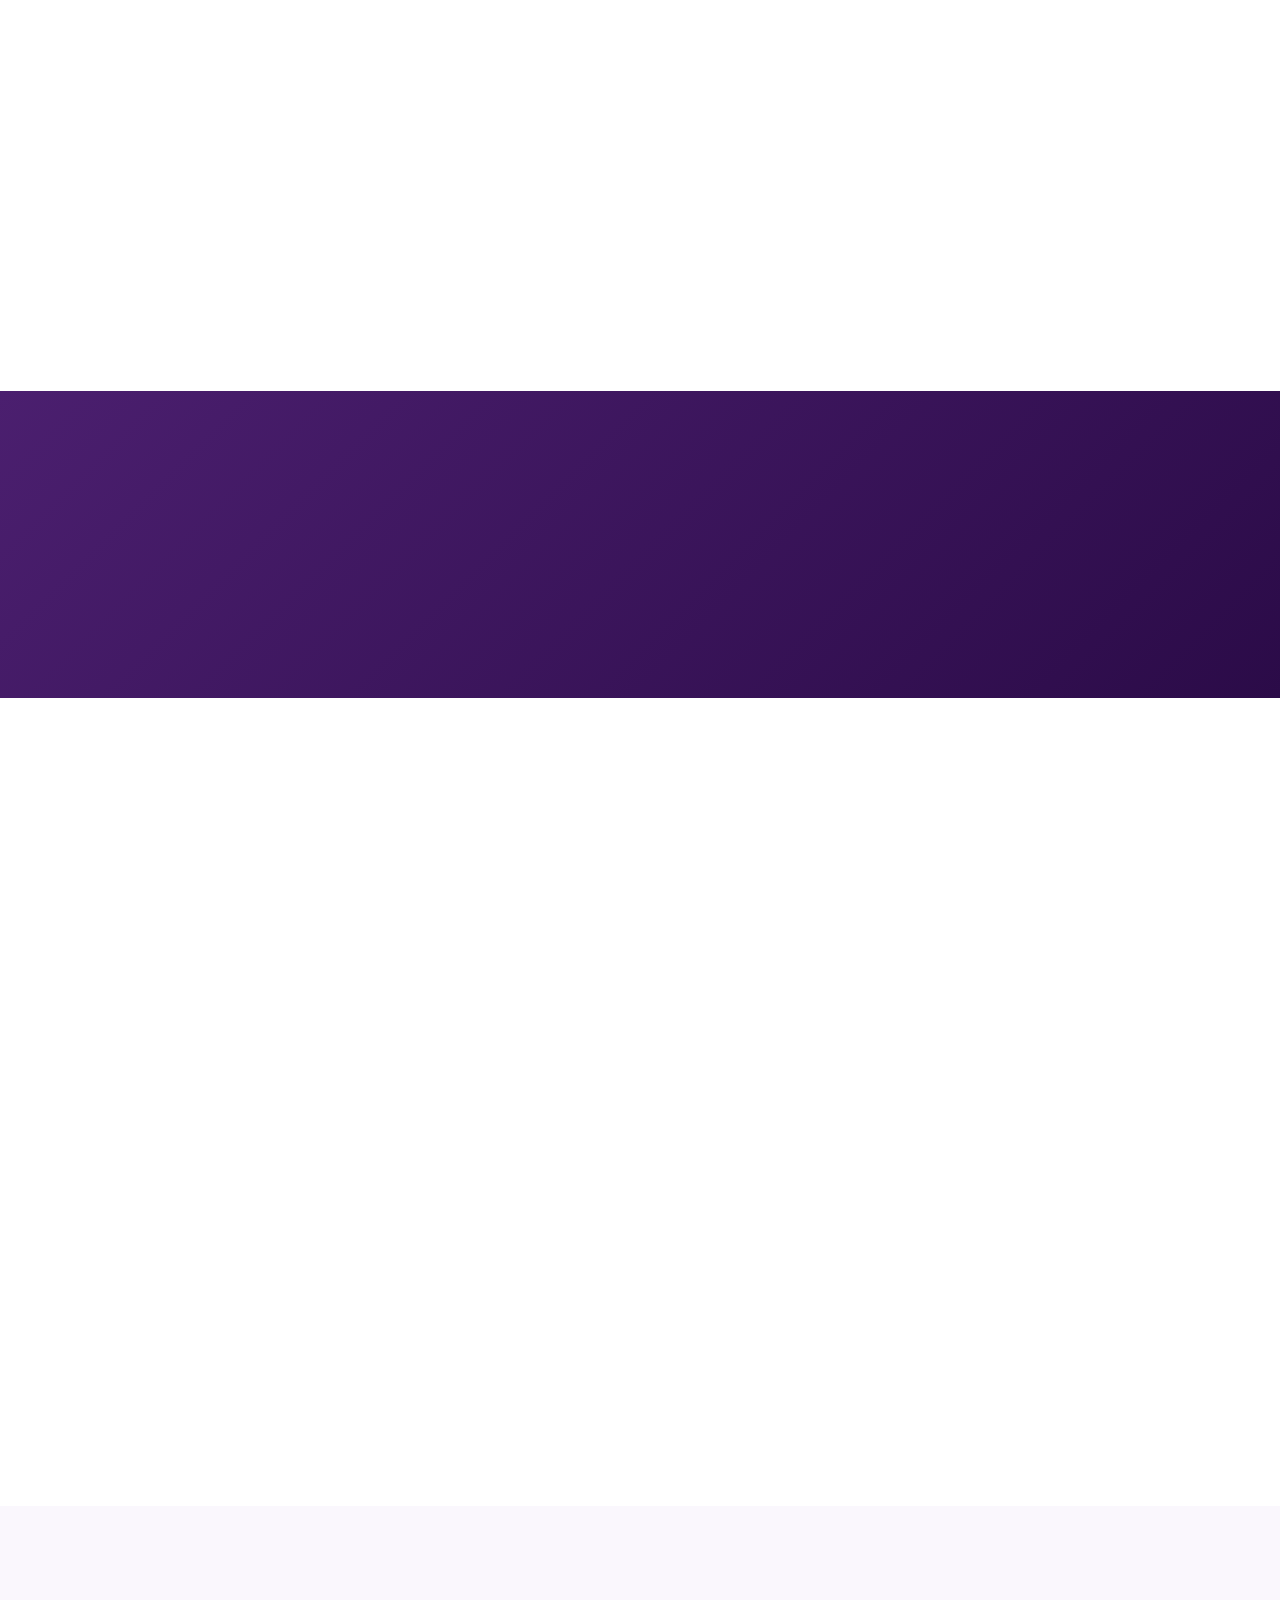
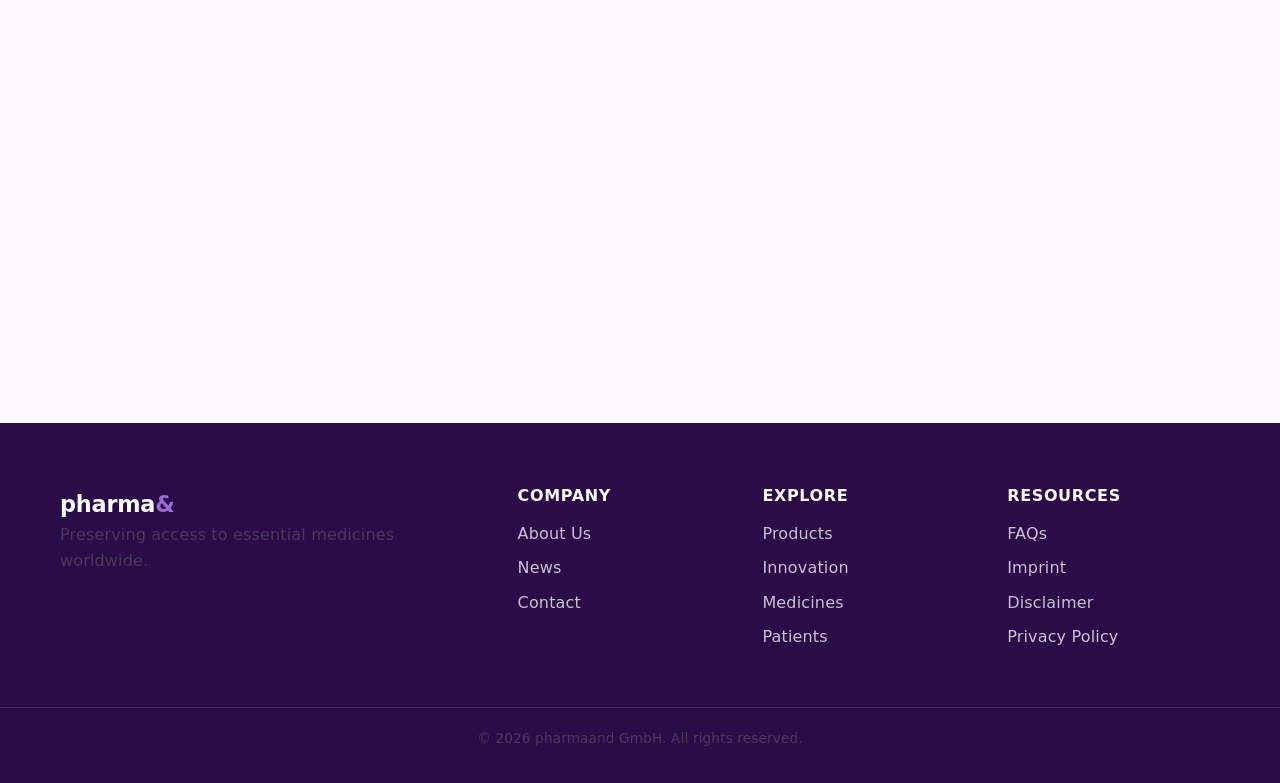
==== commit 61301073: "Update all pages with real pharmaand.com content; add imprint, disclaimer, privacy, global-network p" ====
--- a/index.html
+++ b/index.html
@@ -4,7 +4,7 @@
   <meta charset="UTF-8" />
   <meta name="viewport" content="width=device-width, initial-scale=1.0" />
   <title>pharma& — Breathing New Life Into Proven Medicines</title>
-  <meta name="description" content="A pharmaceutical company dedicated to preserving the availability of essential medicines worldwide." />
+  <meta name="description" content="pharmaand GmbH is dedicated to preserving the availability and fostering the further development of essential medicines worldwide to leave no patient behind." />
   <link rel="stylesheet" href="styles.css" />
 </head>
 <body>
@@ -233,7 +233,7 @@
     </div>
     <div class="footer-bottom">
       <div class="container">
-        <p>© 2026 pharma& clone — demo template</p>
+        <p>© 2026 pharmaand GmbH. All rights reserved.</p>
       </div>
     </div>
   </footer>
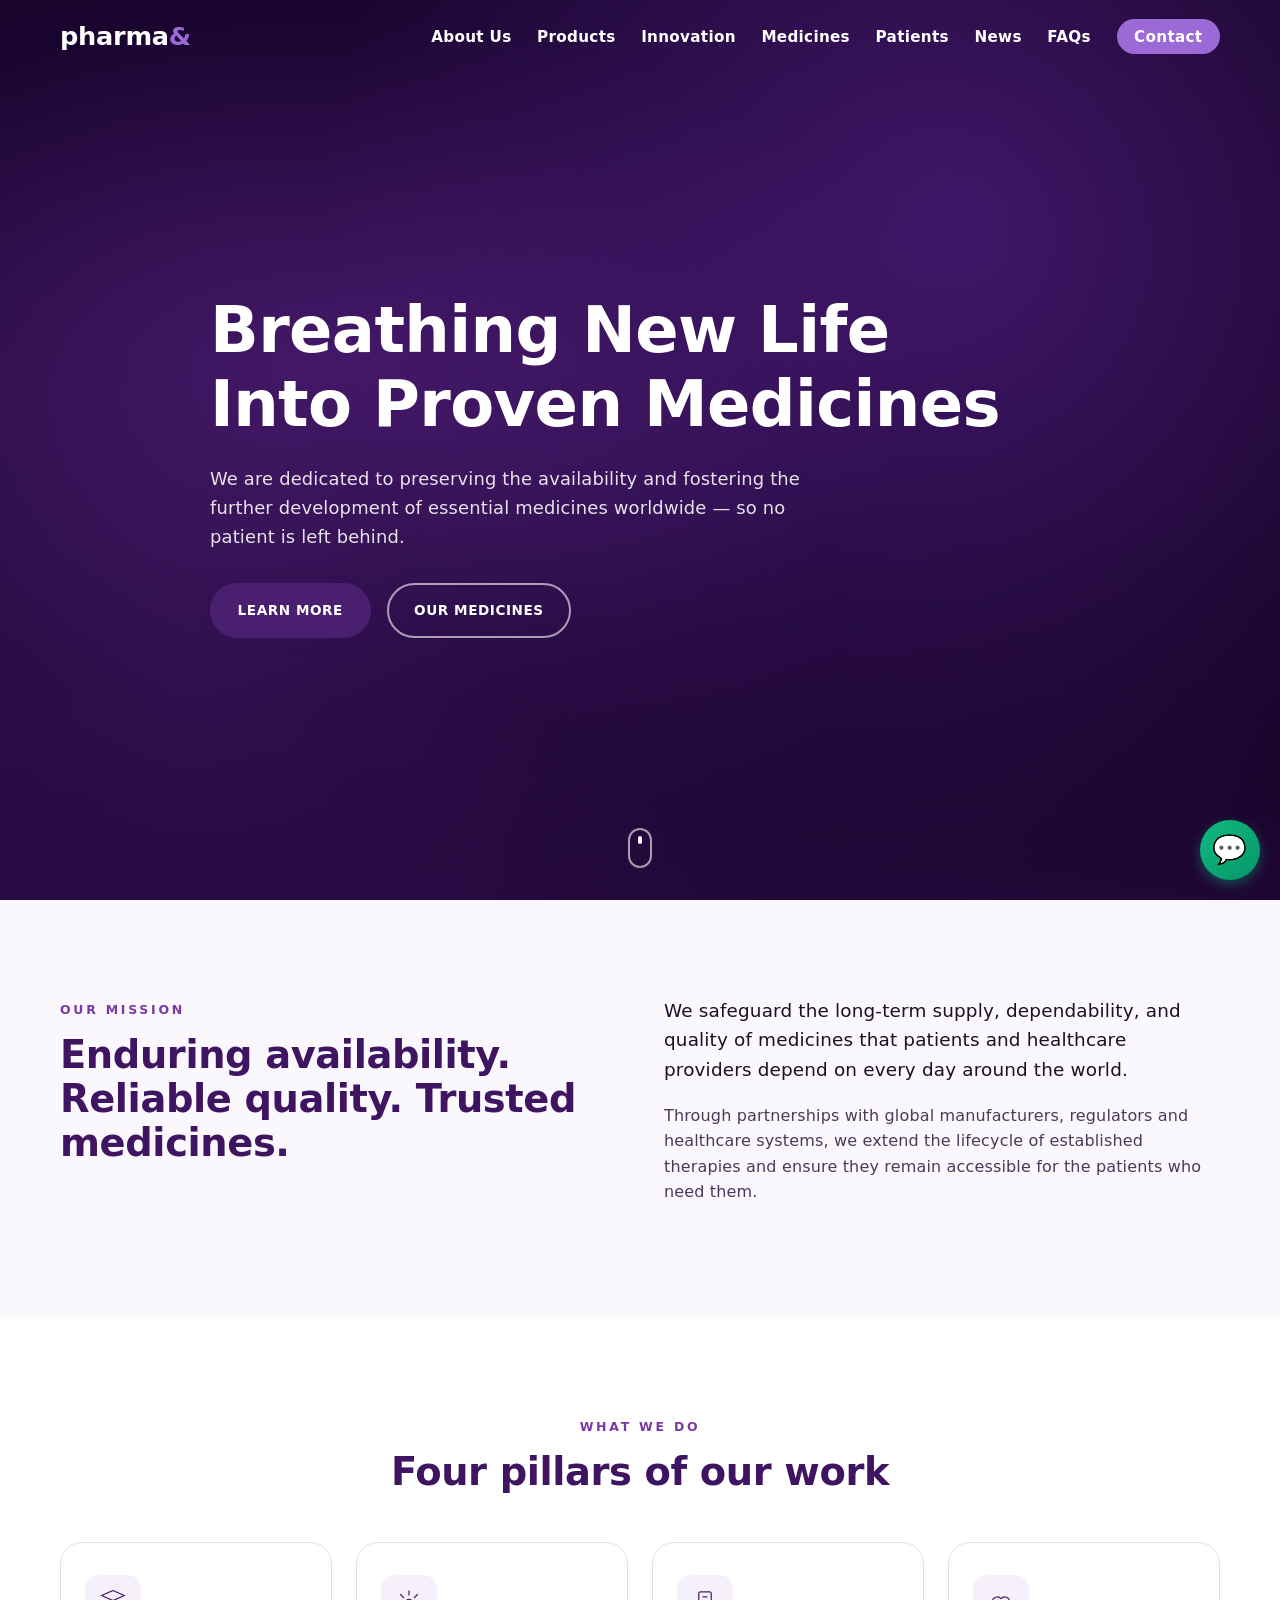
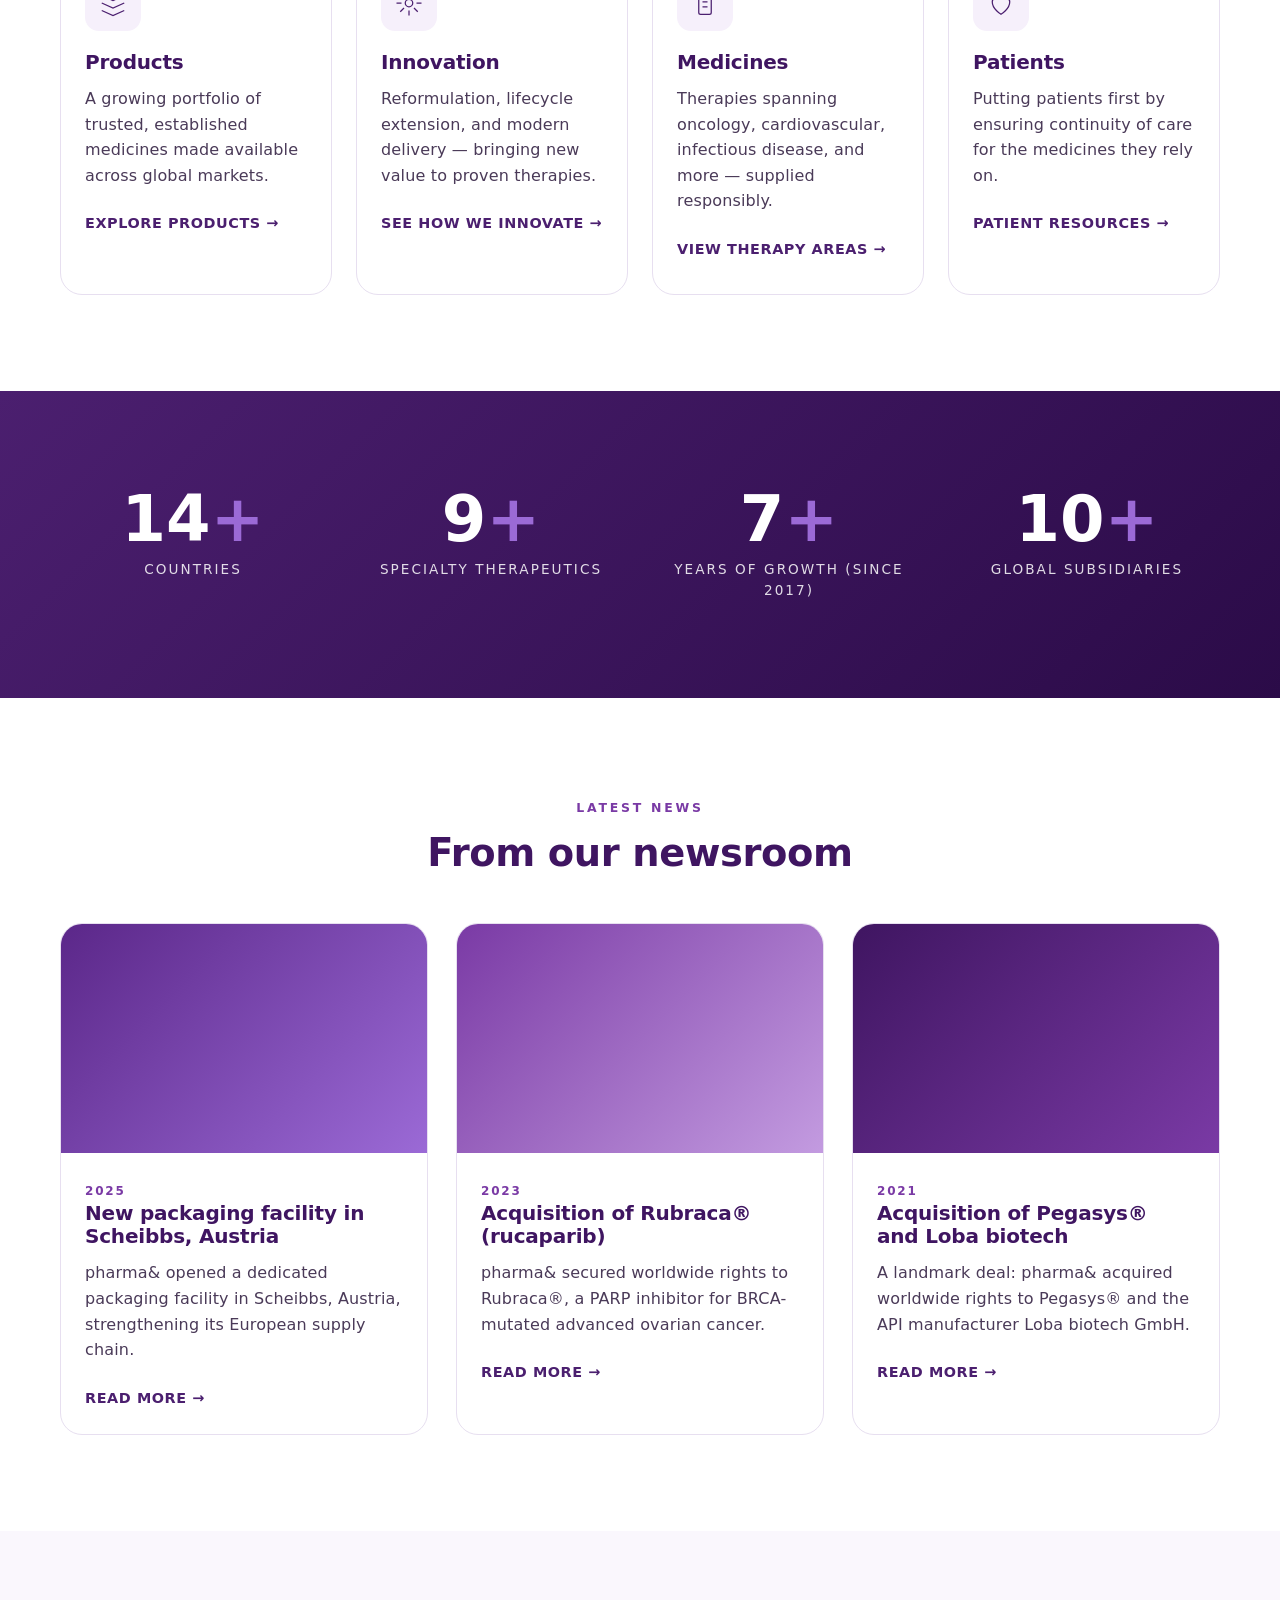
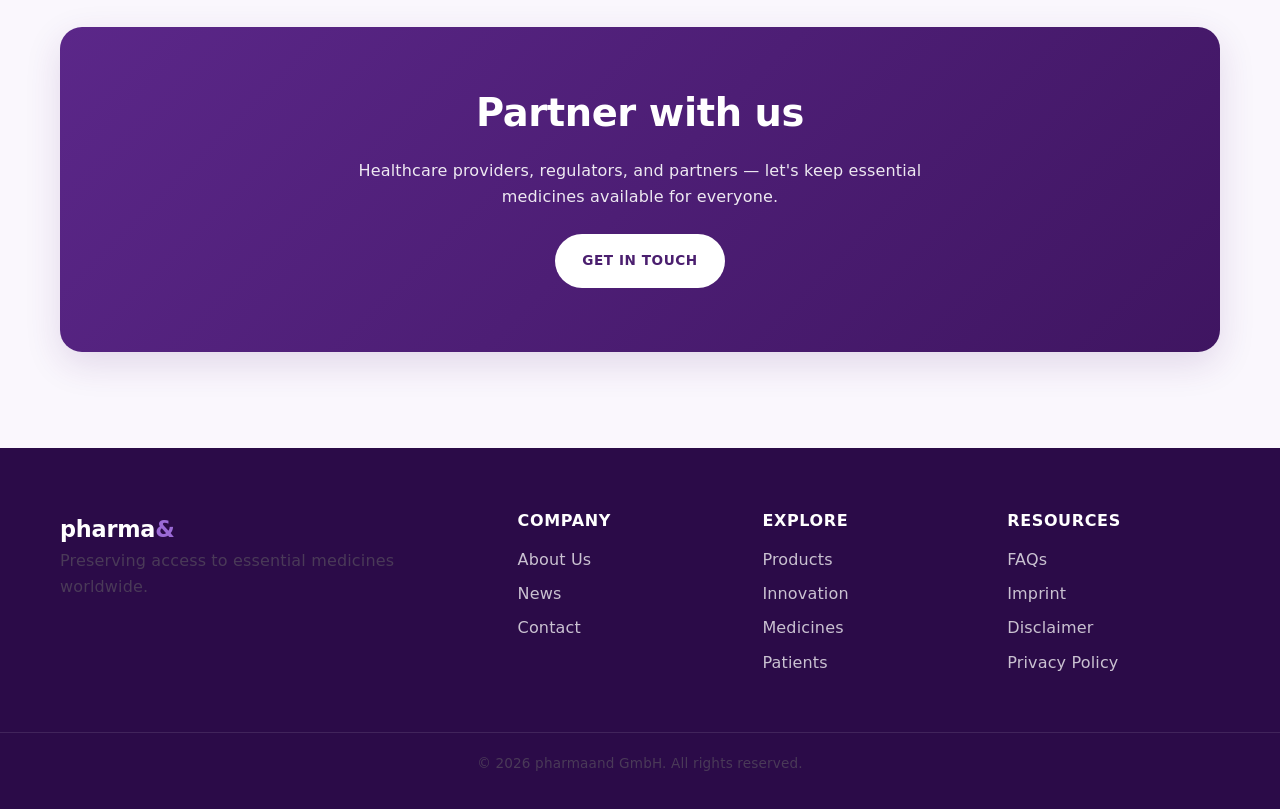
==== commit e1431b68: "Fix: add js/main.js (broken JS), real stats, real news, premium hero CSS, card-tag styles" ====
--- a/index.html
+++ b/index.html
@@ -128,20 +128,20 @@
     <div class="container">
       <div class="stats">
         <div class="stat reveal">
-          <div class="stat-num" data-count="60">0</div>
-          <div class="stat-label">Markets served</div>
+          <div class="stat-num" data-count="15">0</div>
+          <div class="stat-label">Countries</div>
         </div>
         <div class="stat reveal delay-1">
-          <div class="stat-num" data-count="120">0</div>
-          <div class="stat-label">Established medicines</div>
+          <div class="stat-num" data-count="10">0</div>
+          <div class="stat-label">Specialty therapeutics</div>
         </div>
         <div class="stat reveal delay-2">
-          <div class="stat-num" data-count="25">0</div>
-          <div class="stat-label">Years of combined expertise</div>
+          <div class="stat-num" data-count="8">0</div>
+          <div class="stat-label">Years of growth (since 2017)</div>
         </div>
         <div class="stat reveal delay-3">
-          <div class="stat-num" data-count="500">0</div>
-          <div class="stat-label">Healthcare partners</div>
+          <div class="stat-num" data-count="11">0</div>
+          <div class="stat-label">Global subsidiaries</div>
         </div>
       </div>
     </div>
@@ -158,27 +158,27 @@
         <article class="news-card reveal">
           <div class="news-img" style="background:linear-gradient(135deg,#5b2789,#9b6ad6);"></div>
           <div class="news-body">
-            <span class="news-date">April 2026</span>
-            <h3>Expanding access in emerging markets</h3>
-            <p>A new partnership extends the supply of cardiovascular medicines across South-East Asia.</p>
+            <span class="news-date">2025</span>
+            <h3>New packaging facility in Scheibbs, Austria</h3>
+            <p>pharma& opened a dedicated packaging facility in Scheibbs, Austria, strengthening its European supply chain.</p>
             <a href="news.html" class="link-arrow">Read more →</a>
           </div>
         </article>
         <article class="news-card reveal delay-1">
           <div class="news-img" style="background:linear-gradient(135deg,#7a3aa5,#c39be0);"></div>
           <div class="news-body">
-            <span class="news-date">March 2026</span>
-            <h3>Lifecycle innovation in oncology</h3>
-            <p>Reformulating an established therapy to improve patient adherence and tolerability.</p>
+            <span class="news-date">2023</span>
+            <h3>Acquisition of Rubraca® (rucaparib)</h3>
+            <p>pharma& secured worldwide rights to Rubraca®, a PARP inhibitor for BRCA-mutated advanced ovarian cancer.</p>
             <a href="news.html" class="link-arrow">Read more →</a>
           </div>
         </article>
         <article class="news-card reveal delay-2">
           <div class="news-img" style="background:linear-gradient(135deg,#3f1561,#7a3aa5);"></div>
           <div class="news-body">
-            <span class="news-date">February 2026</span>
-            <h3>Sustainability report 2025</h3>
-            <p>Our progress on responsible manufacturing, sourcing, and patient access reporting.</p>
+            <span class="news-date">2021</span>
+            <h3>Acquisition of Pegasys® and Loba biotech</h3>
+            <p>A landmark deal: pharma& acquired worldwide rights to Pegasys® and the API manufacturer Loba biotech GmbH.</p>
             <a href="news.html" class="link-arrow">Read more →</a>
           </div>
         </article>
--- a/styles.css
+++ b/styles.css
@@ -1,6 +1,5 @@
 /* ============================================================
-   pharma& clone — compiled stylesheet
-   Source: scss/styles.scss
+   pharmaand GmbH — Website Stylesheet
    ============================================================ */
 
 :root {
@@ -169,7 +168,7 @@
   position: relative;
   min-height: 100vh;
   display: flex; align-items: center;
-  background: radial-gradient(ellipse at 30% 30%, #6f2db0 0%, var(--purple-800) 40%, var(--purple-900) 100%);
+  background: radial-gradient(ellipse at 25% 40%, #3f1561 0%, #1a0530 45%, #0d0018 100%);
   color: #fff;
   overflow: hidden;
   isolation: isolate;
@@ -177,9 +176,9 @@
 .hero::before {
   content: ""; position: absolute; inset: 0; z-index: -1;
   background:
-    radial-gradient(circle at 80% 20%, rgba(155,106,214,.35), transparent 50%),
-    radial-gradient(circle at 20% 80%, rgba(122,58,165,.45), transparent 50%);
-  animation: drift 20s ease-in-out infinite alternate;
+    radial-gradient(circle at 75% 25%, rgba(111,45,176,.45), transparent 55%),
+    radial-gradient(circle at 15% 75%, rgba(91,39,137,.35), transparent 50%);
+  animation: drift 25s ease-in-out infinite alternate;
 }
 .hero-overlay {
   position: absolute; inset: 0;
@@ -384,6 +383,18 @@
 }
 .card:hover { transform: translateY(-4px); box-shadow: var(--shadow-md); border-color: var(--purple-200); }
 .card h3 { color: var(--purple-800); }
+.card-tag {
+  display: inline-block;
+  margin-top: .75rem;
+  background: var(--purple-50);
+  color: var(--purple-600);
+  border-radius: 999px;
+  padding: .25rem .85rem;
+  font-size: .75rem;
+  font-weight: 700;
+  letter-spacing: .08em;
+  text-transform: uppercase;
+}
 
 /* FAQ */
 .faq-list { max-width: 820px; margin: 0 auto; }
